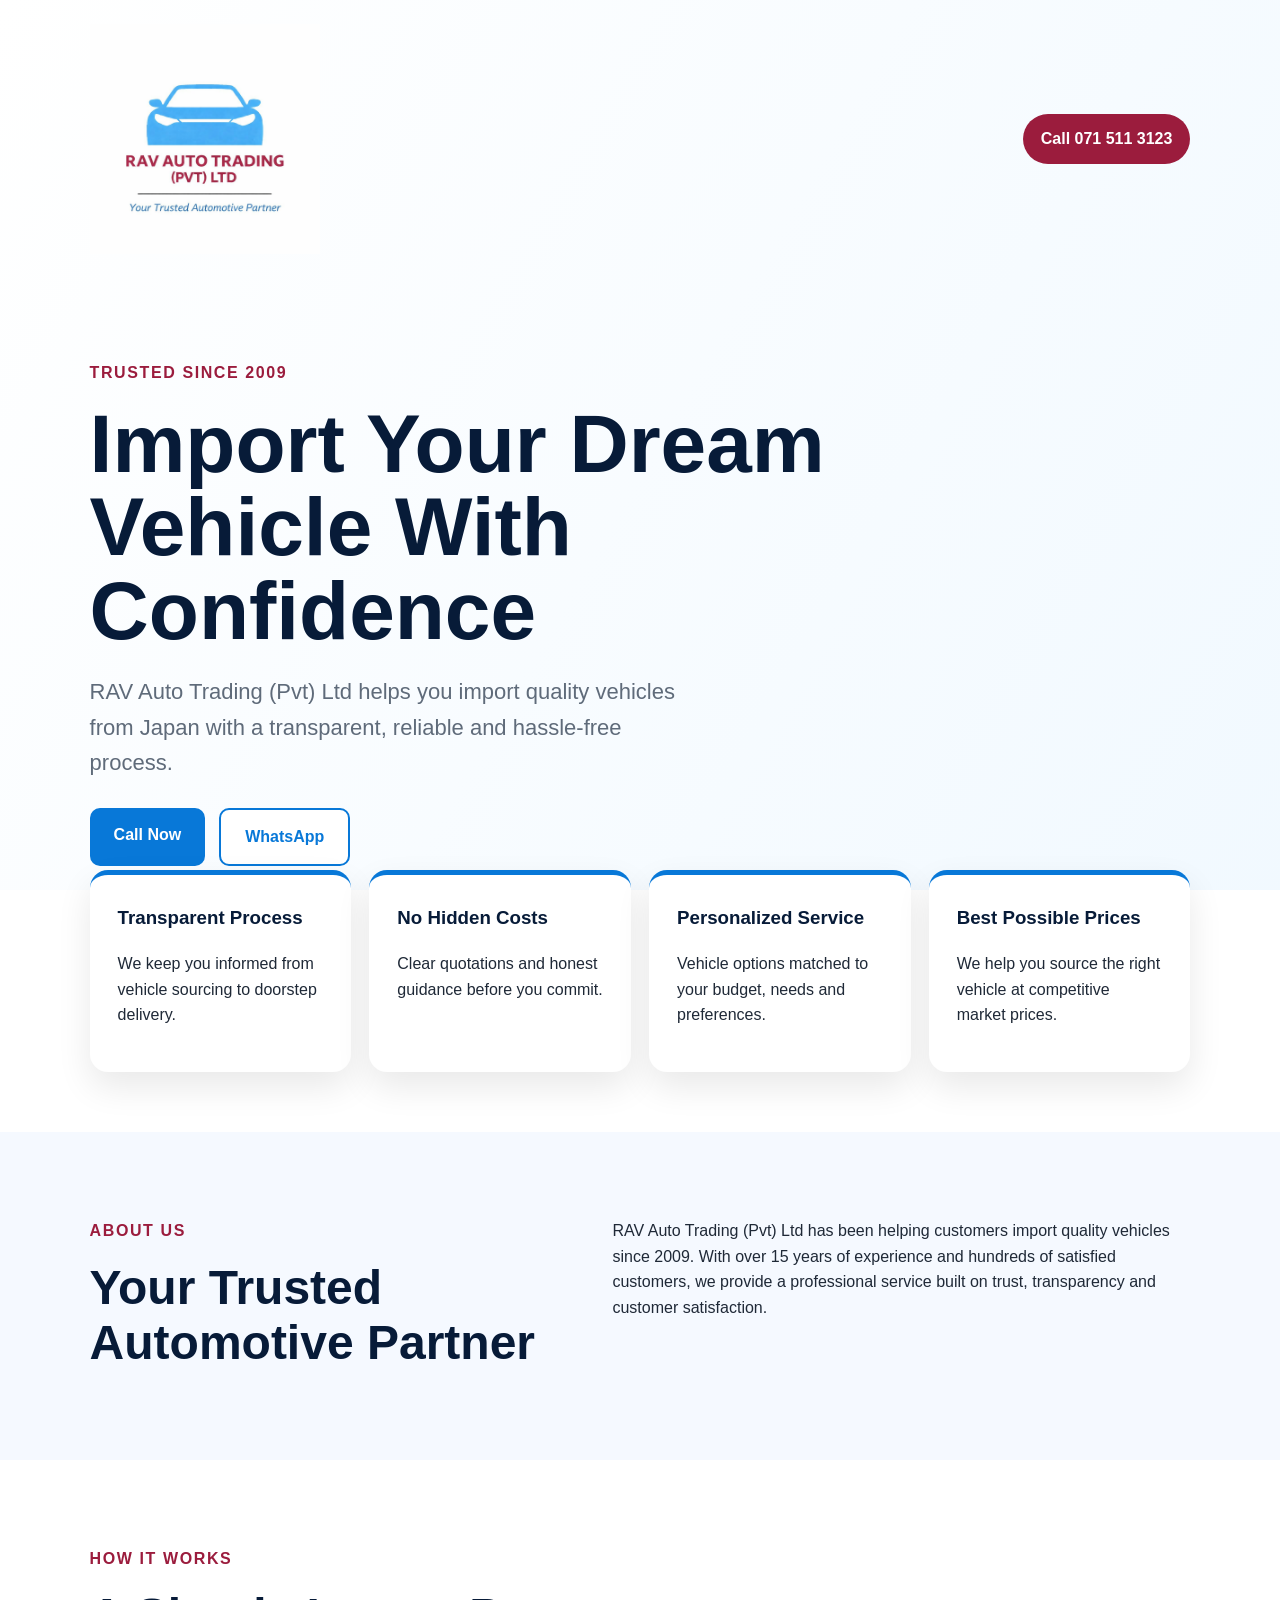
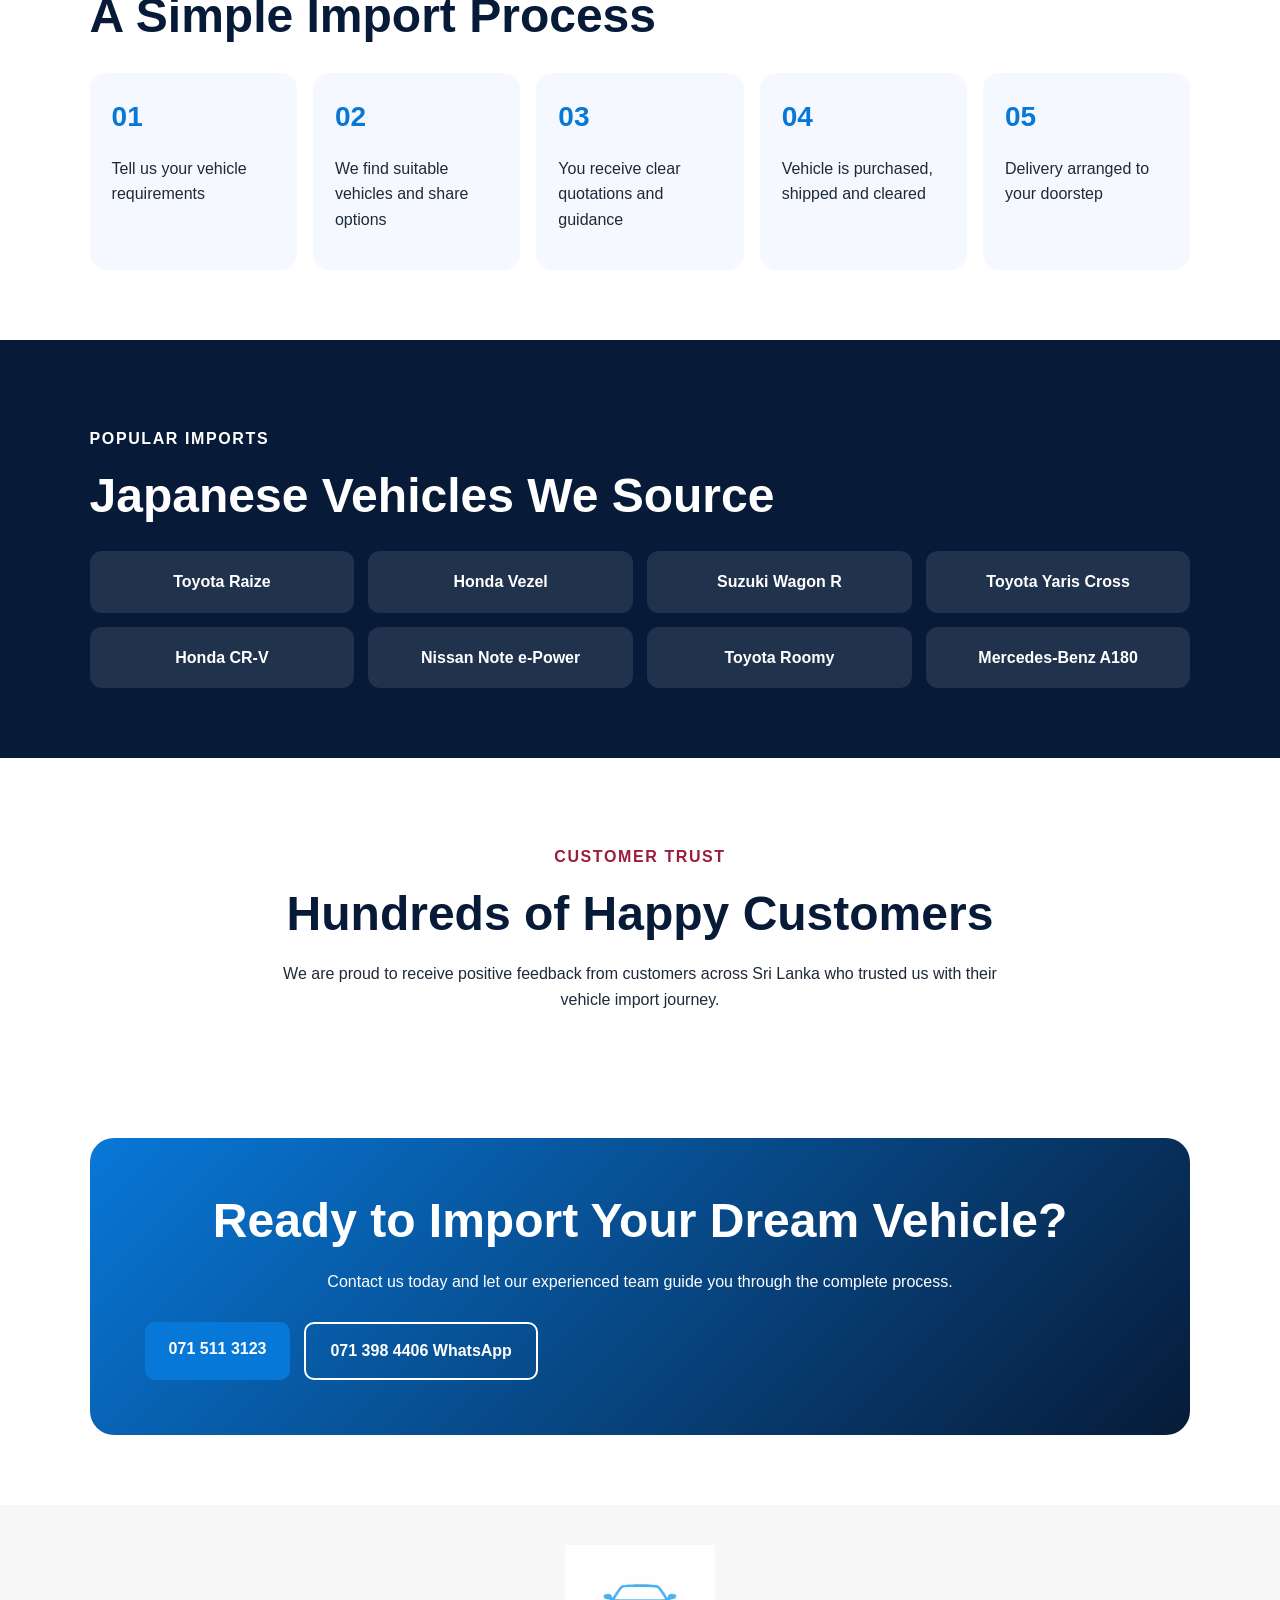
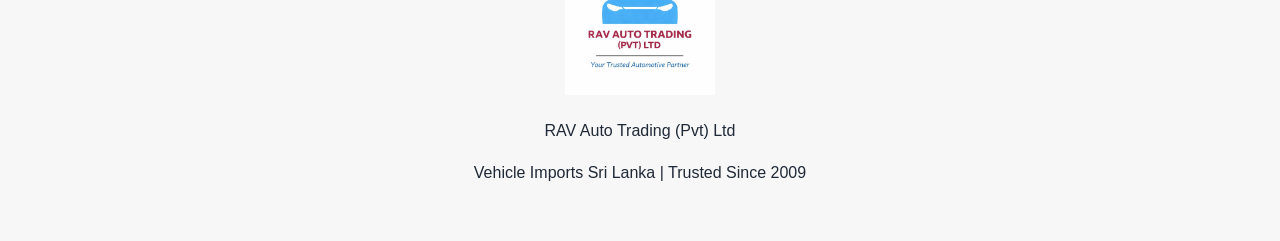
==== index.html @ 3f4c9577 "Add files via upload" ====
<!DOCTYPE html>
<html lang="en">
<head>
  <meta charset="UTF-8" />
  <meta name="viewport" content="width=device-width, initial-scale=1.0" />
  <title>RAV Auto Trading (Pvt) Ltd | Vehicle Imports Sri Lanka</title>
  <meta name="description" content="RAV Auto Trading (Pvt) Ltd - Trusted vehicle import specialist since 2009. Transparent process, no hidden costs, personalized service and best possible prices." />
  <link rel="stylesheet" href="styles.css" />
</head>
<body>
  <header class="hero">
    <nav class="nav">
      <img src="assets/logo.png" alt="RAV Auto Trading Logo" class="logo" />
      <a href="tel:+94715113123" class="nav-call">Call 071 511 3123</a>
    </nav>

    <div class="hero-content">
      <p class="eyebrow">Trusted Since 2009</p>
      <h1>Import Your Dream Vehicle With Confidence</h1>
      <p class="hero-text">RAV Auto Trading (Pvt) Ltd helps you import quality vehicles from Japan with a transparent, reliable and hassle-free process.</p>
      <div class="hero-buttons">
        <a href="tel:+94715113123" class="btn primary">Call Now</a>
        <a href="https://wa.me/94713984406" class="btn secondary">WhatsApp</a>
      </div>
    </div>
  </header>

  <main>
    <section class="features">
      <div class="feature-card">
        <h3>Transparent Process</h3>
        <p>We keep you informed from vehicle sourcing to doorstep delivery.</p>
      </div>
      <div class="feature-card">
        <h3>No Hidden Costs</h3>
        <p>Clear quotations and honest guidance before you commit.</p>
      </div>
      <div class="feature-card">
        <h3>Personalized Service</h3>
        <p>Vehicle options matched to your budget, needs and preferences.</p>
      </div>
      <div class="feature-card">
        <h3>Best Possible Prices</h3>
        <p>We help you source the right vehicle at competitive market prices.</p>
      </div>
    </section>

    <section class="about section">
      <div>
        <p class="section-label">About Us</p>
        <h2>Your Trusted Automotive Partner</h2>
      </div>
      <p>RAV Auto Trading (Pvt) Ltd has been helping customers import quality vehicles since 2009. With over 15 years of experience and hundreds of satisfied customers, we provide a professional service built on trust, transparency and customer satisfaction.</p>
    </section>

    <section class="process section">
      <p class="section-label">How It Works</p>
      <h2>A Simple Import Process</h2>
      <div class="steps">
        <div><span>01</span><p>Tell us your vehicle requirements</p></div>
        <div><span>02</span><p>We find suitable vehicles and share options</p></div>
        <div><span>03</span><p>You receive clear quotations and guidance</p></div>
        <div><span>04</span><p>Vehicle is purchased, shipped and cleared</p></div>
        <div><span>05</span><p>Delivery arranged to your doorstep</p></div>
      </div>
    </section>

    <section class="vehicles section">
      <p class="section-label">Popular Imports</p>
      <h2>Japanese Vehicles We Source</h2>
      <div class="vehicle-grid">
        <span>Toyota Raize</span>
        <span>Honda Vezel</span>
        <span>Suzuki Wagon R</span>
        <span>Toyota Yaris Cross</span>
        <span>Honda CR-V</span>
        <span>Nissan Note e-Power</span>
        <span>Toyota Roomy</span>
        <span>Mercedes-Benz A180</span>
      </div>
    </section>

    <section class="reviews section">
      <p class="section-label">Customer Trust</p>
      <h2>Hundreds of Happy Customers</h2>
      <p>We are proud to receive positive feedback from customers across Sri Lanka who trusted us with their vehicle import journey.</p>
    </section>

    <section class="cta">
      <h2>Ready to Import Your Dream Vehicle?</h2>
      <p>Contact us today and let our experienced team guide you through the complete process.</p>
      <div class="hero-buttons">
        <a href="tel:+94715113123" class="btn primary">071 511 3123</a>
        <a href="https://wa.me/94713984406" class="btn secondary">071 398 4406 WhatsApp</a>
      </div>
    </section>
  </main>

  <footer>
    <img src="assets/logo.png" alt="RAV Auto Trading Logo" />
    <p>RAV Auto Trading (Pvt) Ltd</p>
    <p>Vehicle Imports Sri Lanka | Trusted Since 2009</p>
  </footer>
</body>
</html>
---- styles.css ----
:root {
  --blue: #0878d8;
  --dark-blue: #071b38;
  --maroon: #9b1c3d;
  --light: #f5f9ff;
  --text: #1f2937;
  --muted: #5f6b7a;
}

* { box-sizing: border-box; }
body {
  margin: 0;
  font-family: Arial, Helvetica, sans-serif;
  color: var(--text);
  background: white;
  line-height: 1.6;
}

.hero {
  min-height: 90vh;
  padding: 24px 7%;
  background: linear-gradient(120deg, rgba(255,255,255,0.96), rgba(239,248,255,0.86)),
              url('https://images.unsplash.com/photo-1601584115197-04ecc0da31d7?auto=format&fit=crop&w=1800&q=80') center/cover;
}

.nav {
  display: flex;
  justify-content: space-between;
  align-items: center;
  gap: 20px;
}
.logo { width: 230px; max-width: 55vw; }
.nav-call {
  background: var(--maroon);
  color: white;
  padding: 12px 18px;
  border-radius: 999px;
  text-decoration: none;
  font-weight: 700;
}

.hero-content {
  max-width: 780px;
  padding-top: 90px;
}
.eyebrow, .section-label {
  color: var(--maroon);
  font-weight: 800;
  text-transform: uppercase;
  letter-spacing: 1.6px;
}
h1 {
  font-size: clamp(42px, 7vw, 82px);
  line-height: 1.02;
  margin: 10px 0 20px;
  color: var(--dark-blue);
}
.hero-text {
  font-size: 22px;
  max-width: 620px;
  color: var(--muted);
}
.hero-buttons { display: flex; flex-wrap: wrap; gap: 14px; margin-top: 28px; }
.btn {
  display: inline-block;
  padding: 14px 24px;
  border-radius: 10px;
  text-decoration: none;
  font-weight: 800;
}
.primary { background: var(--blue); color: white; }
.secondary { background: white; color: var(--blue); border: 2px solid var(--blue); }

.features {
  display: grid;
  grid-template-columns: repeat(4, 1fr);
  gap: 18px;
  padding: 60px 7%;
  margin-top: -80px;
  position: relative;
}
.feature-card {
  background: white;
  padding: 28px;
  border-radius: 18px;
  box-shadow: 0 15px 35px rgba(0,0,0,0.09);
  border-top: 5px solid var(--blue);
}
.feature-card h3 { color: var(--dark-blue); margin-top: 0; }

.section { padding: 70px 7%; }
.about {
  display: grid;
  grid-template-columns: 0.9fr 1.1fr;
  gap: 50px;
  background: var(--light);
}
h2 {
  font-size: clamp(30px, 4vw, 48px);
  line-height: 1.15;
  margin: 0 0 20px;
  color: var(--dark-blue);
}

.steps {
  display: grid;
  grid-template-columns: repeat(5, 1fr);
  gap: 16px;
  margin-top: 30px;
}
.steps div {
  background: var(--light);
  padding: 22px;
  border-radius: 16px;
}
.steps span {
  color: var(--blue);
  font-size: 28px;
  font-weight: 900;
}

.vehicles { background: var(--dark-blue); color: white; }
.vehicles h2, .vehicles .section-label { color: white; }
.vehicle-grid {
  display: grid;
  grid-template-columns: repeat(4, 1fr);
  gap: 14px;
  margin-top: 28px;
}
.vehicle-grid span {
  background: rgba(255,255,255,0.1);
  padding: 18px;
  border-radius: 12px;
  text-align: center;
  font-weight: 700;
}

.reviews { text-align: center; max-width: 900px; margin: auto; }
.cta {
  margin: 40px 7% 70px;
  padding: 55px;
  border-radius: 24px;
  background: linear-gradient(135deg, var(--blue), var(--dark-blue));
  color: white;
  text-align: center;
}
.cta h2 { color: white; }
.cta .secondary { background: transparent; color: white; border-color: white; }

footer {
  text-align: center;
  padding: 40px 7%;
  background: #f7f7f7;
}
footer img { width: 150px; }

@media (max-width: 900px) {
  .features, .steps, .vehicle-grid { grid-template-columns: 1fr 1fr; }
  .about { grid-template-columns: 1fr; }
  .hero-content { padding-top: 60px; }
}
@media (max-width: 600px) {
  .nav { align-items: flex-start; }
  .nav-call { font-size: 14px; padding: 10px 12px; }
  .features, .steps, .vehicle-grid { grid-template-columns: 1fr; }
  .features { margin-top: 0; }
  .cta { padding: 35px 22px; }
}
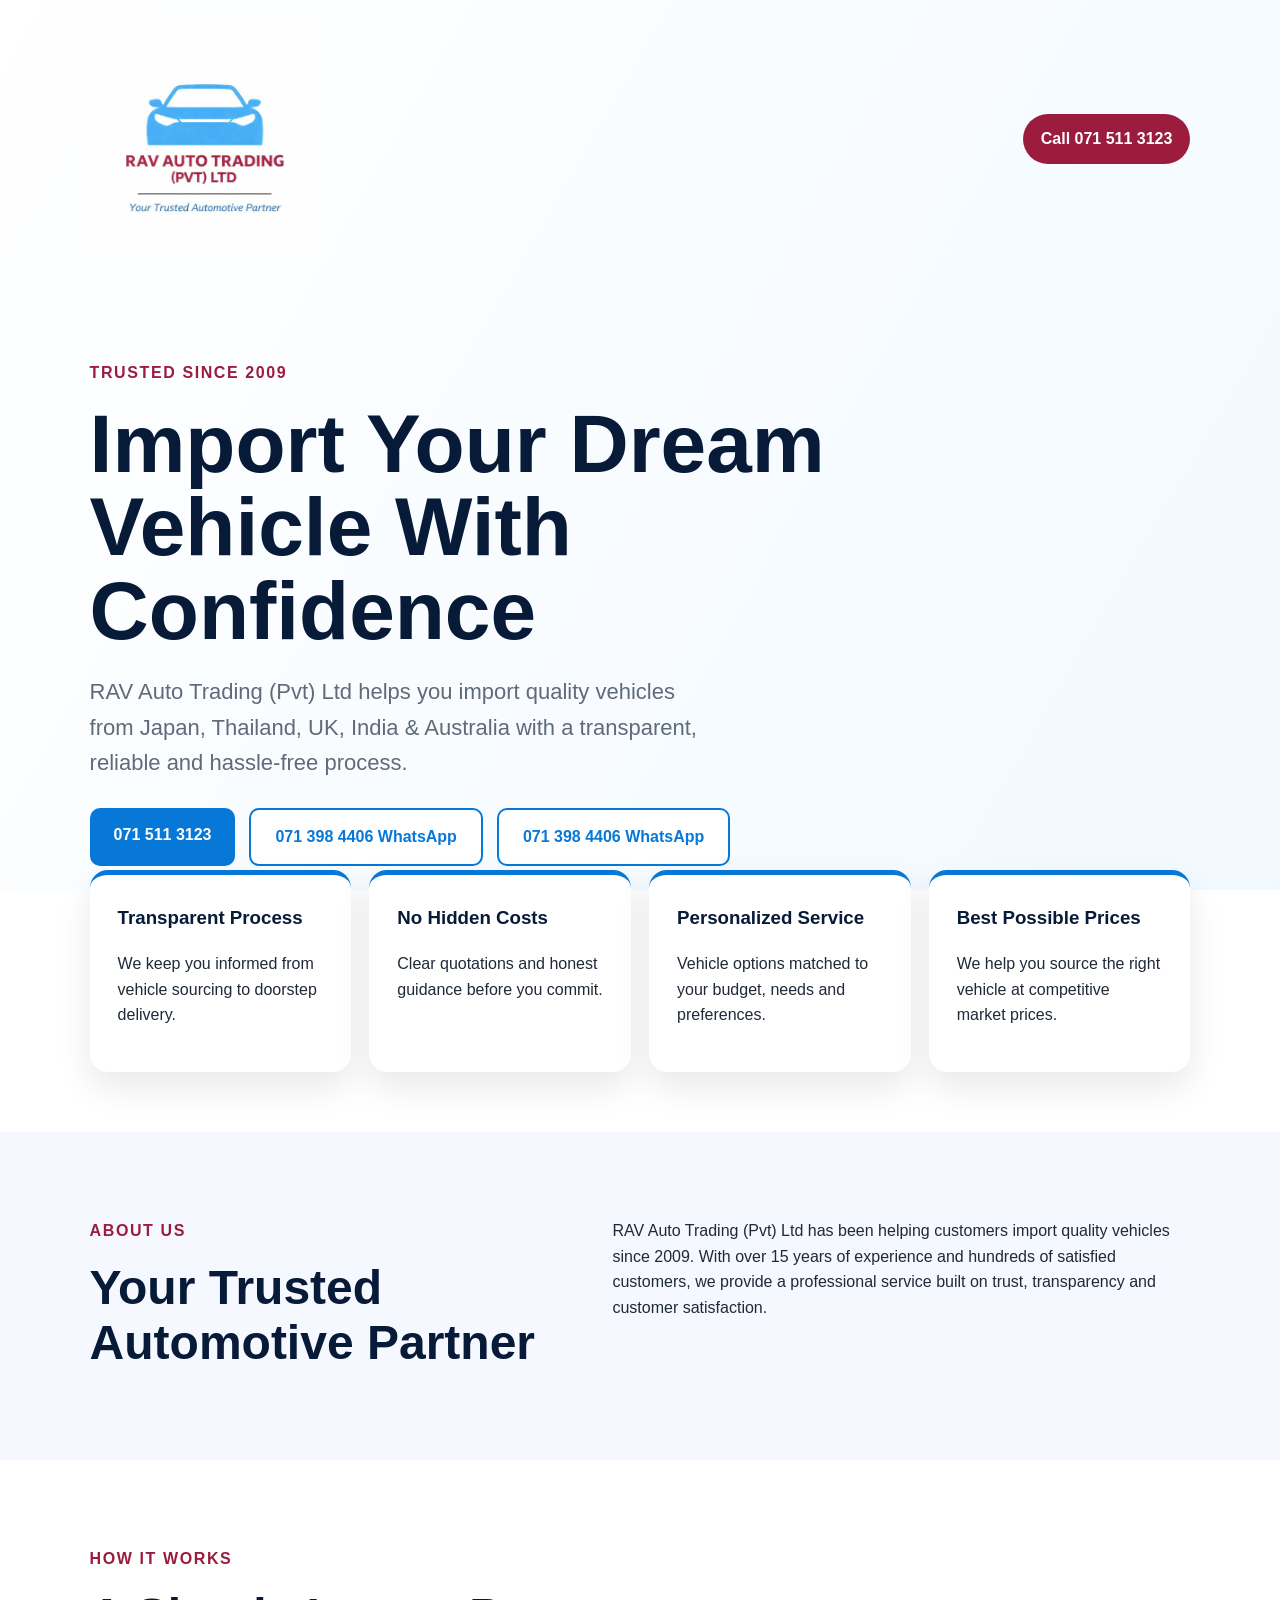
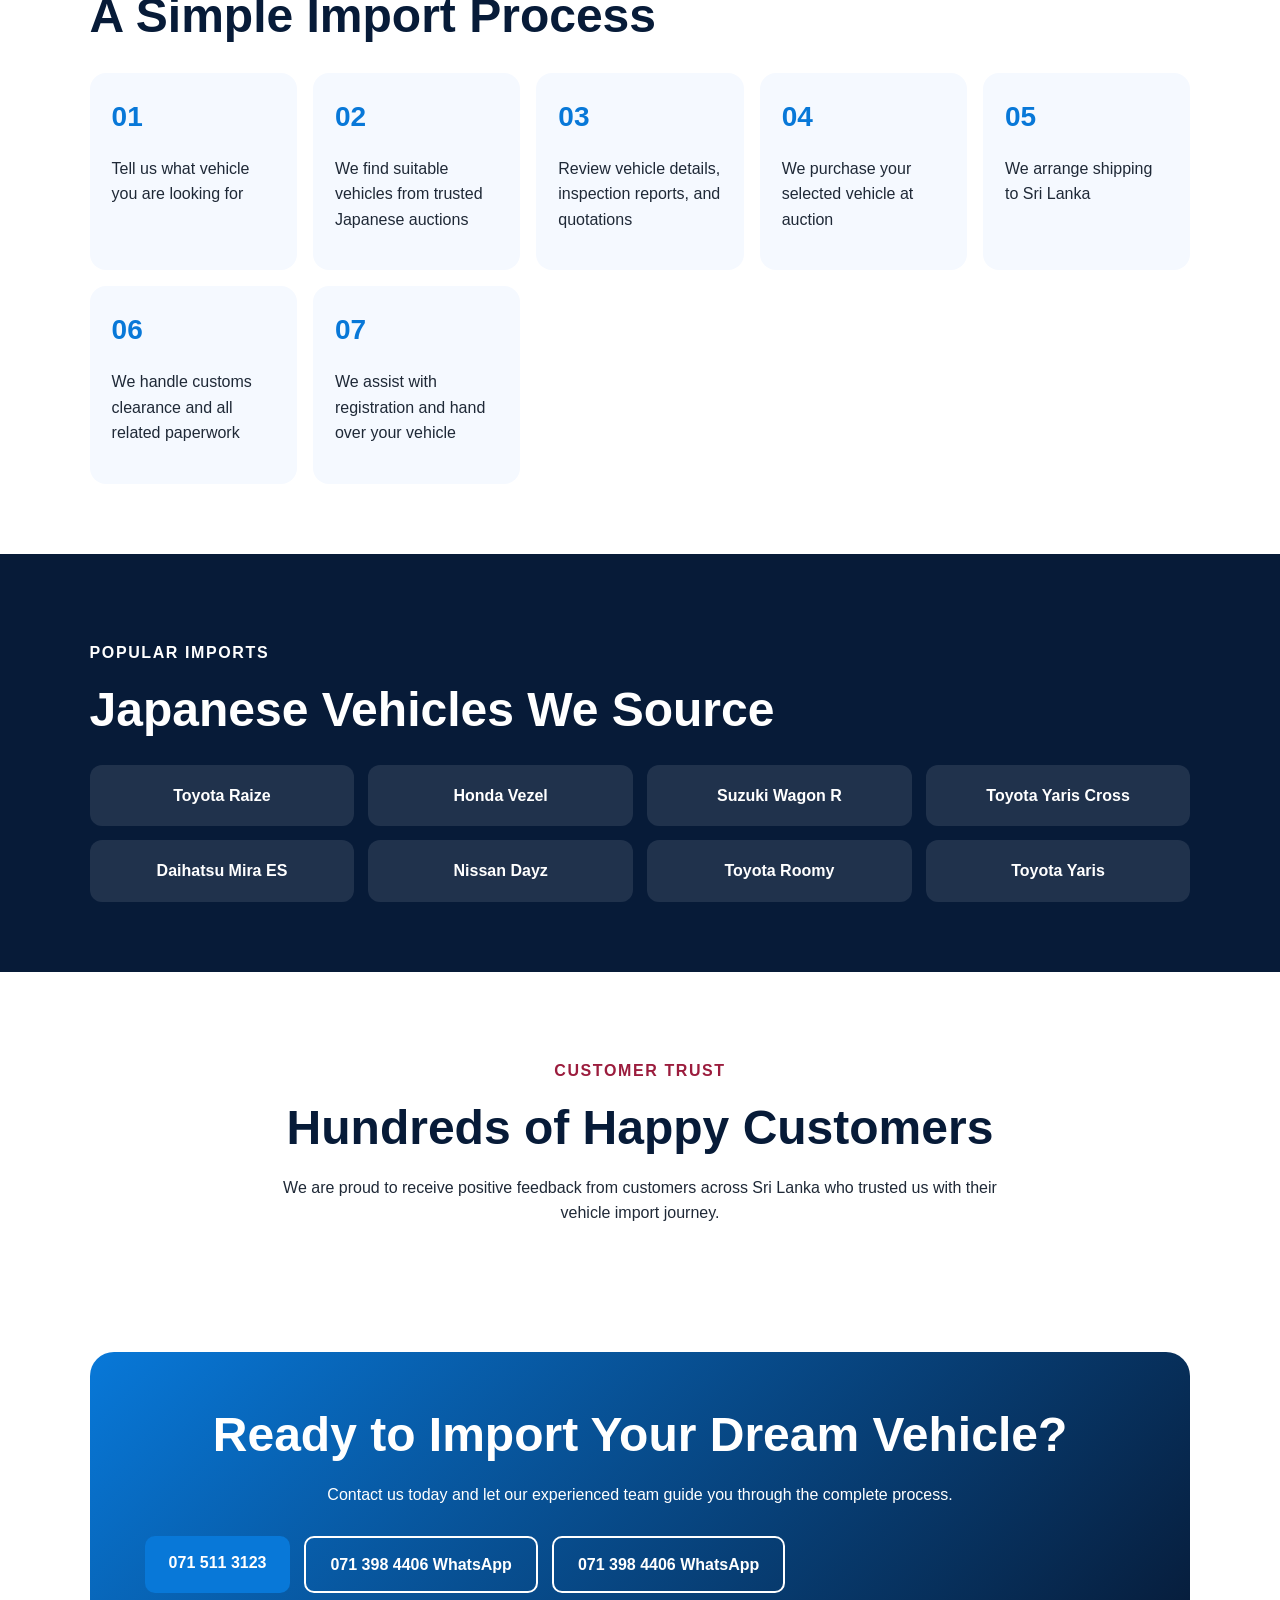
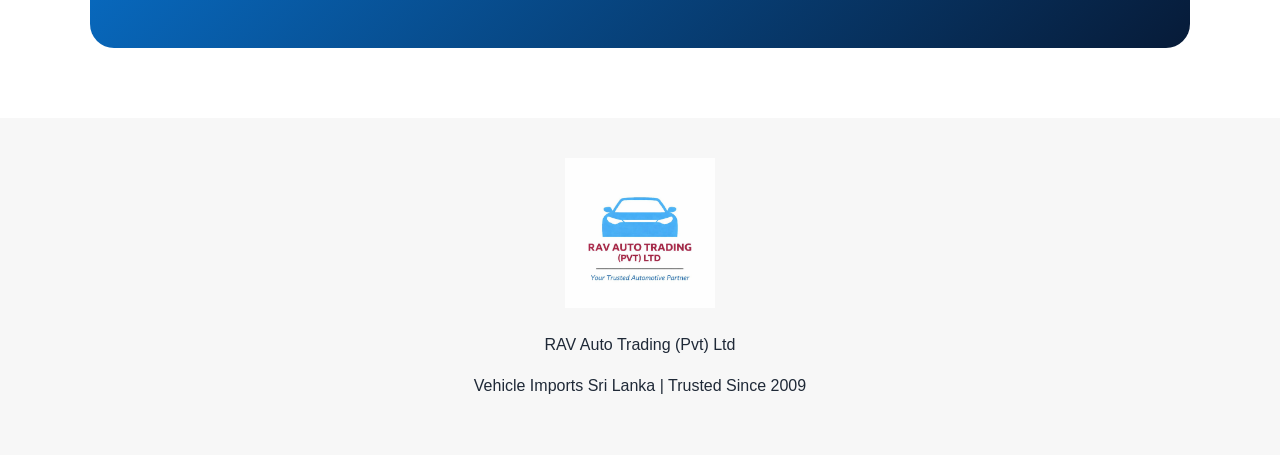
==== commit b445e51b: "Update index.html" ====
--- a/index.html
+++ b/index.html
@@ -17,10 +17,11 @@
     <div class="hero-content">
       <p class="eyebrow">Trusted Since 2009</p>
       <h1>Import Your Dream Vehicle With Confidence</h1>
-      <p class="hero-text">RAV Auto Trading (Pvt) Ltd helps you import quality vehicles from Japan with a transparent, reliable and hassle-free process.</p>
-      <div class="hero-buttons">
-        <a href="tel:+94715113123" class="btn primary">Call Now</a>
-        <a href="https://wa.me/94713984406" class="btn secondary">WhatsApp</a>
+      <p class="hero-text">RAV Auto Trading (Pvt) Ltd helps you import quality vehicles from Japan, Thailand, UK, India & Australia with a transparent, reliable and hassle-free process.</p>
+       <div class="hero-buttons">
+        <a href="tel:+94715113123" class="btn primary">071 511 3123</a>
+        <a href="https://wa.me/94715113123" class="btn secondary">071 398 4406 WhatsApp</a>
+        <a href="https://wa.me/94713984406" class="btn secondary">071 398 4406 WhatsApp</a>
       </div>
     </div>
   </header>
@@ -57,11 +58,13 @@
       <p class="section-label">How It Works</p>
       <h2>A Simple Import Process</h2>
       <div class="steps">
-        <div><span>01</span><p>Tell us your vehicle requirements</p></div>
-        <div><span>02</span><p>We find suitable vehicles and share options</p></div>
-        <div><span>03</span><p>You receive clear quotations and guidance</p></div>
-        <div><span>04</span><p>Vehicle is purchased, shipped and cleared</p></div>
-        <div><span>05</span><p>Delivery arranged to your doorstep</p></div>
+        <div><span>01</span><p>Tell us what vehicle you are looking for</p></div>
+        <div><span>02</span><p>We find suitable vehicles from trusted Japanese auctions</p></div>
+        <div><span>03</span><p>Review vehicle details, inspection reports, and quotations</p></div>
+        <div><span>04</span><p>We purchase your selected vehicle at auction</p></div>
+        <div><span>05</span><p>We arrange shipping to Sri Lanka</p></div>
+        <div><span>06</span><p>We handle customs clearance and all related paperwork</p></div>
+        <div><span>07</span><p>We assist with registration and hand over your vehicle</p></div>
       </div>
     </section>
 
@@ -73,10 +76,10 @@
         <span>Honda Vezel</span>
         <span>Suzuki Wagon R</span>
         <span>Toyota Yaris Cross</span>
-        <span>Honda CR-V</span>
-        <span>Nissan Note e-Power</span>
+        <span>Daihatsu Mira ES</span>
+        <span>Nissan Dayz</span>
         <span>Toyota Roomy</span>
-        <span>Mercedes-Benz A180</span>
+        <span>Toyota Yaris</span>
       </div>
     </section>
 
@@ -91,6 +94,7 @@
       <p>Contact us today and let our experienced team guide you through the complete process.</p>
       <div class="hero-buttons">
         <a href="tel:+94715113123" class="btn primary">071 511 3123</a>
+        <a href="https://wa.me/94715113123" class="btn secondary">071 398 4406 WhatsApp</a>
         <a href="https://wa.me/94713984406" class="btn secondary">071 398 4406 WhatsApp</a>
       </div>
     </section>
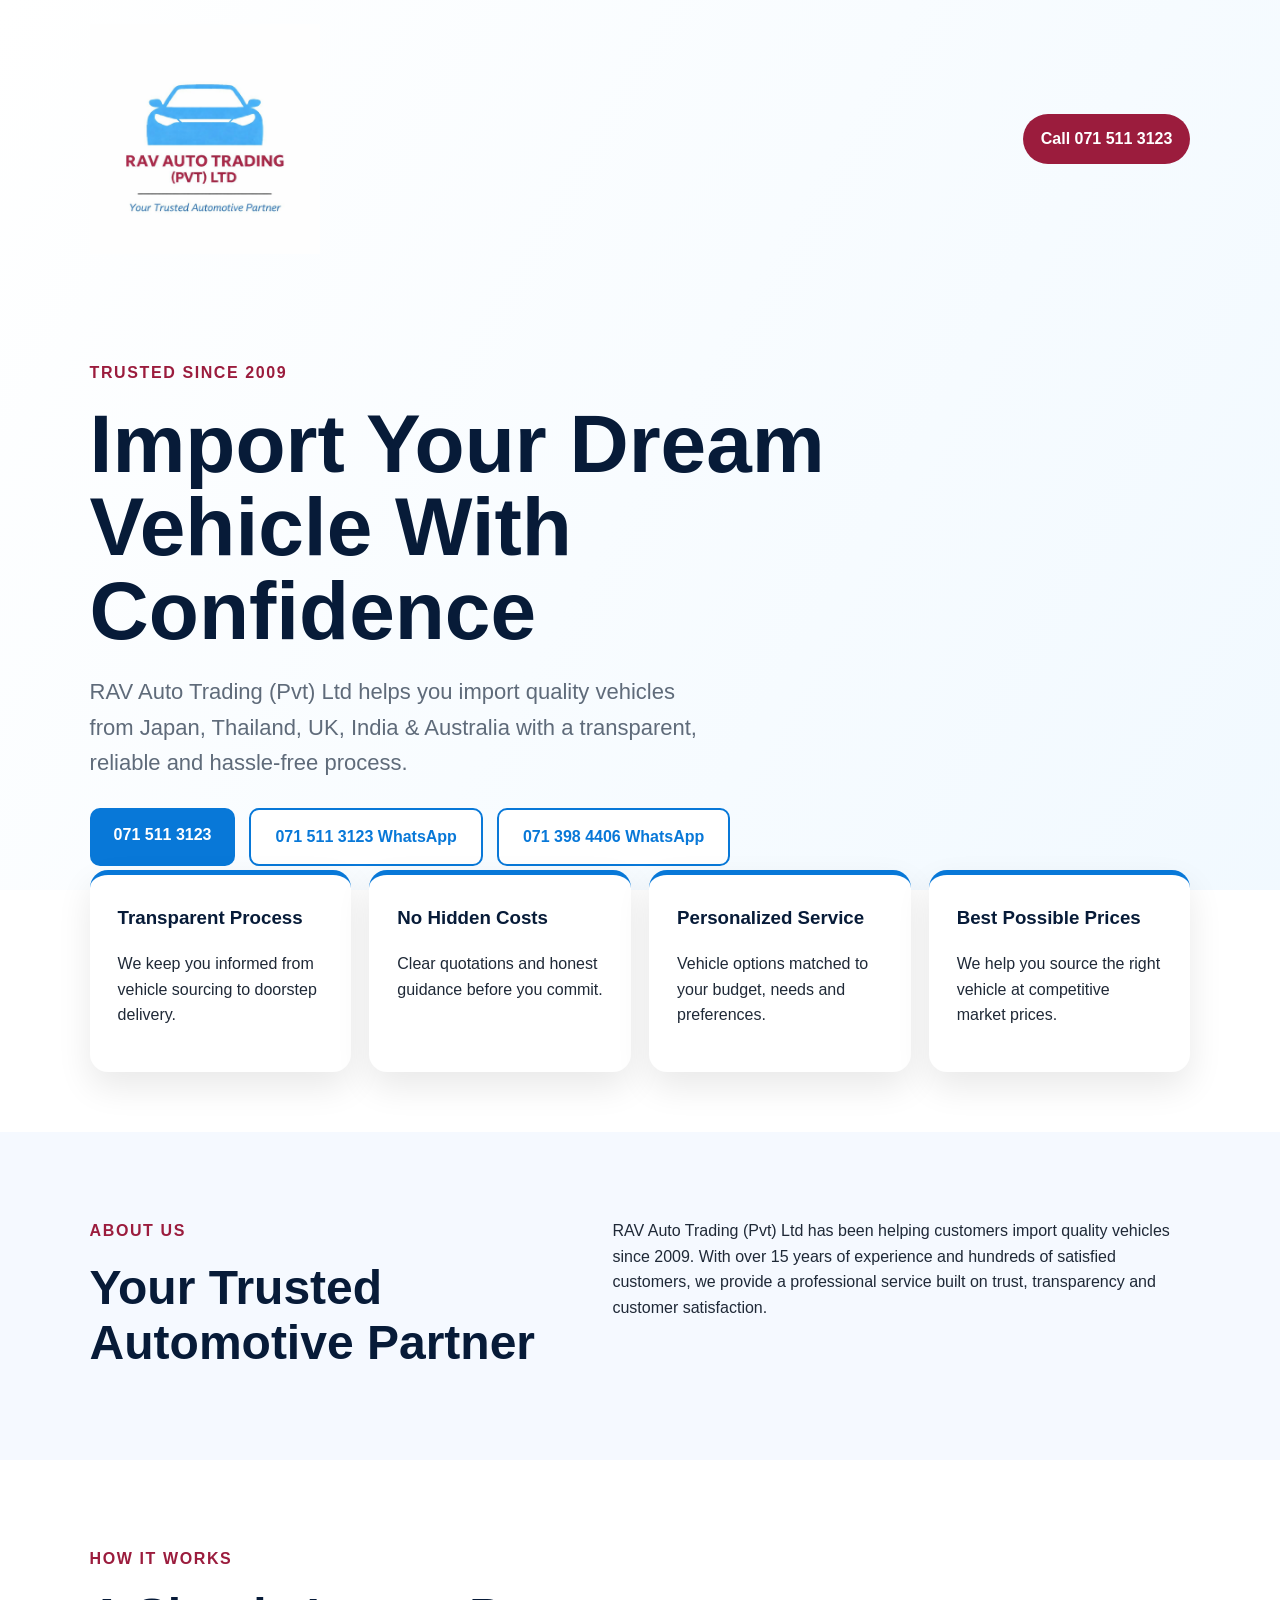
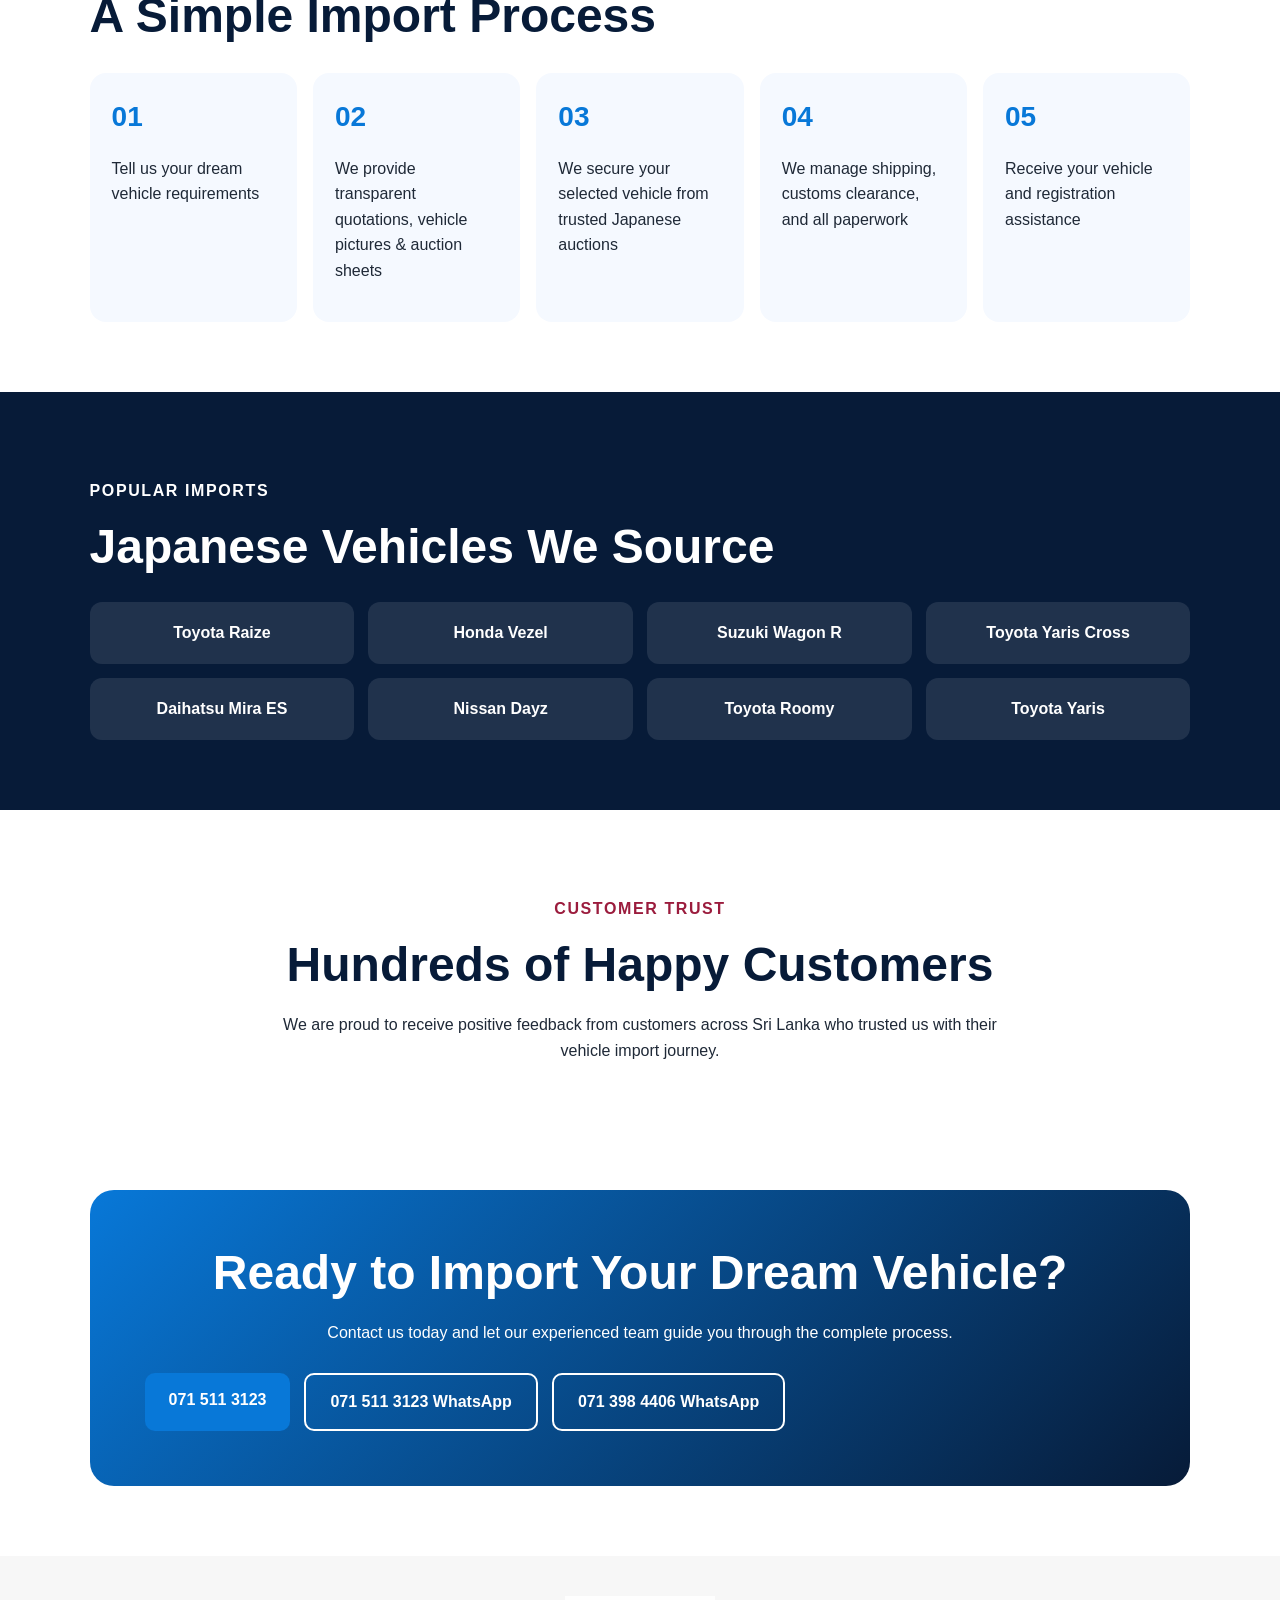
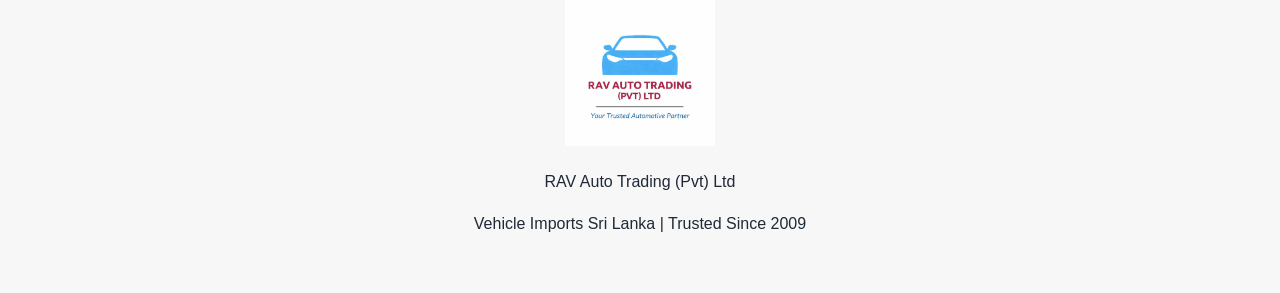
==== commit a8b87ac0: "Update index.html" ====
--- a/index.html
+++ b/index.html
@@ -20,7 +20,7 @@
       <p class="hero-text">RAV Auto Trading (Pvt) Ltd helps you import quality vehicles from Japan, Thailand, UK, India & Australia with a transparent, reliable and hassle-free process.</p>
        <div class="hero-buttons">
         <a href="tel:+94715113123" class="btn primary">071 511 3123</a>
-        <a href="https://wa.me/94715113123" class="btn secondary">071 398 4406 WhatsApp</a>
+        <a href="https://wa.me/94715113123" class="btn secondary">071 511 3123 WhatsApp</a>
         <a href="https://wa.me/94713984406" class="btn secondary">071 398 4406 WhatsApp</a>
       </div>
     </div>
@@ -58,13 +58,11 @@
       <p class="section-label">How It Works</p>
       <h2>A Simple Import Process</h2>
       <div class="steps">
-        <div><span>01</span><p>Tell us what vehicle you are looking for</p></div>
-        <div><span>02</span><p>We find suitable vehicles from trusted Japanese auctions</p></div>
-        <div><span>03</span><p>Review vehicle details, inspection reports, and quotations</p></div>
-        <div><span>04</span><p>We purchase your selected vehicle at auction</p></div>
-        <div><span>05</span><p>We arrange shipping to Sri Lanka</p></div>
-        <div><span>06</span><p>We handle customs clearance and all related paperwork</p></div>
-        <div><span>07</span><p>We assist with registration and hand over your vehicle</p></div>
+        <div><span>01</span><p>Tell us your dream vehicle requirements</p></div>
+        <div><span>02</span><p>We provide transparent quotations, vehicle pictures & auction sheets</p></div>
+        <div><span>03</span><p>We secure your selected vehicle from trusted Japanese auctions</p></div>
+        <div><span>04</span><p>We manage shipping, customs clearance, and all paperwork</p></div>
+        <div><span>05</span><p>Receive your vehicle and registration assistance</p></div>
       </div>
     </section>
 
@@ -94,7 +92,7 @@
       <p>Contact us today and let our experienced team guide you through the complete process.</p>
       <div class="hero-buttons">
         <a href="tel:+94715113123" class="btn primary">071 511 3123</a>
-        <a href="https://wa.me/94715113123" class="btn secondary">071 398 4406 WhatsApp</a>
+        <a href="https://wa.me/94715113123" class="btn secondary">071 511 3123 WhatsApp</a>
         <a href="https://wa.me/94713984406" class="btn secondary">071 398 4406 WhatsApp</a>
       </div>
     </section>
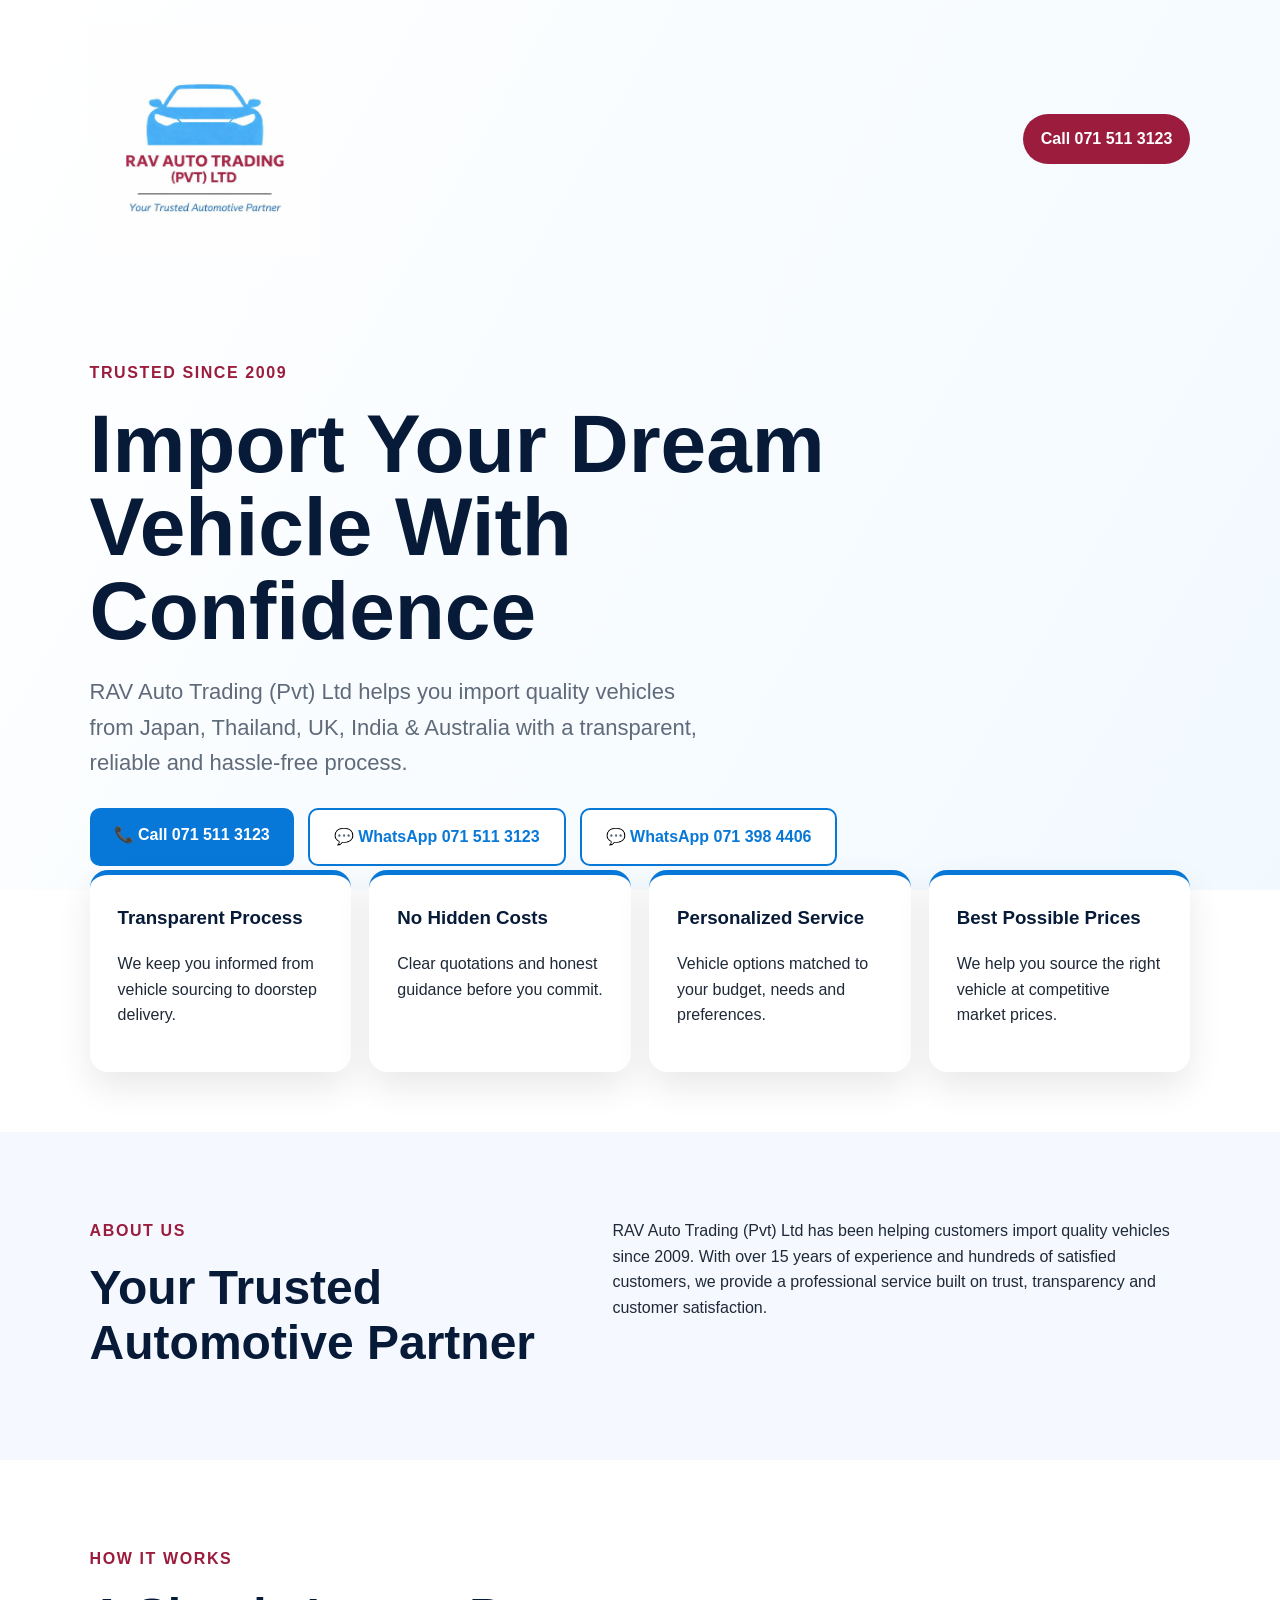
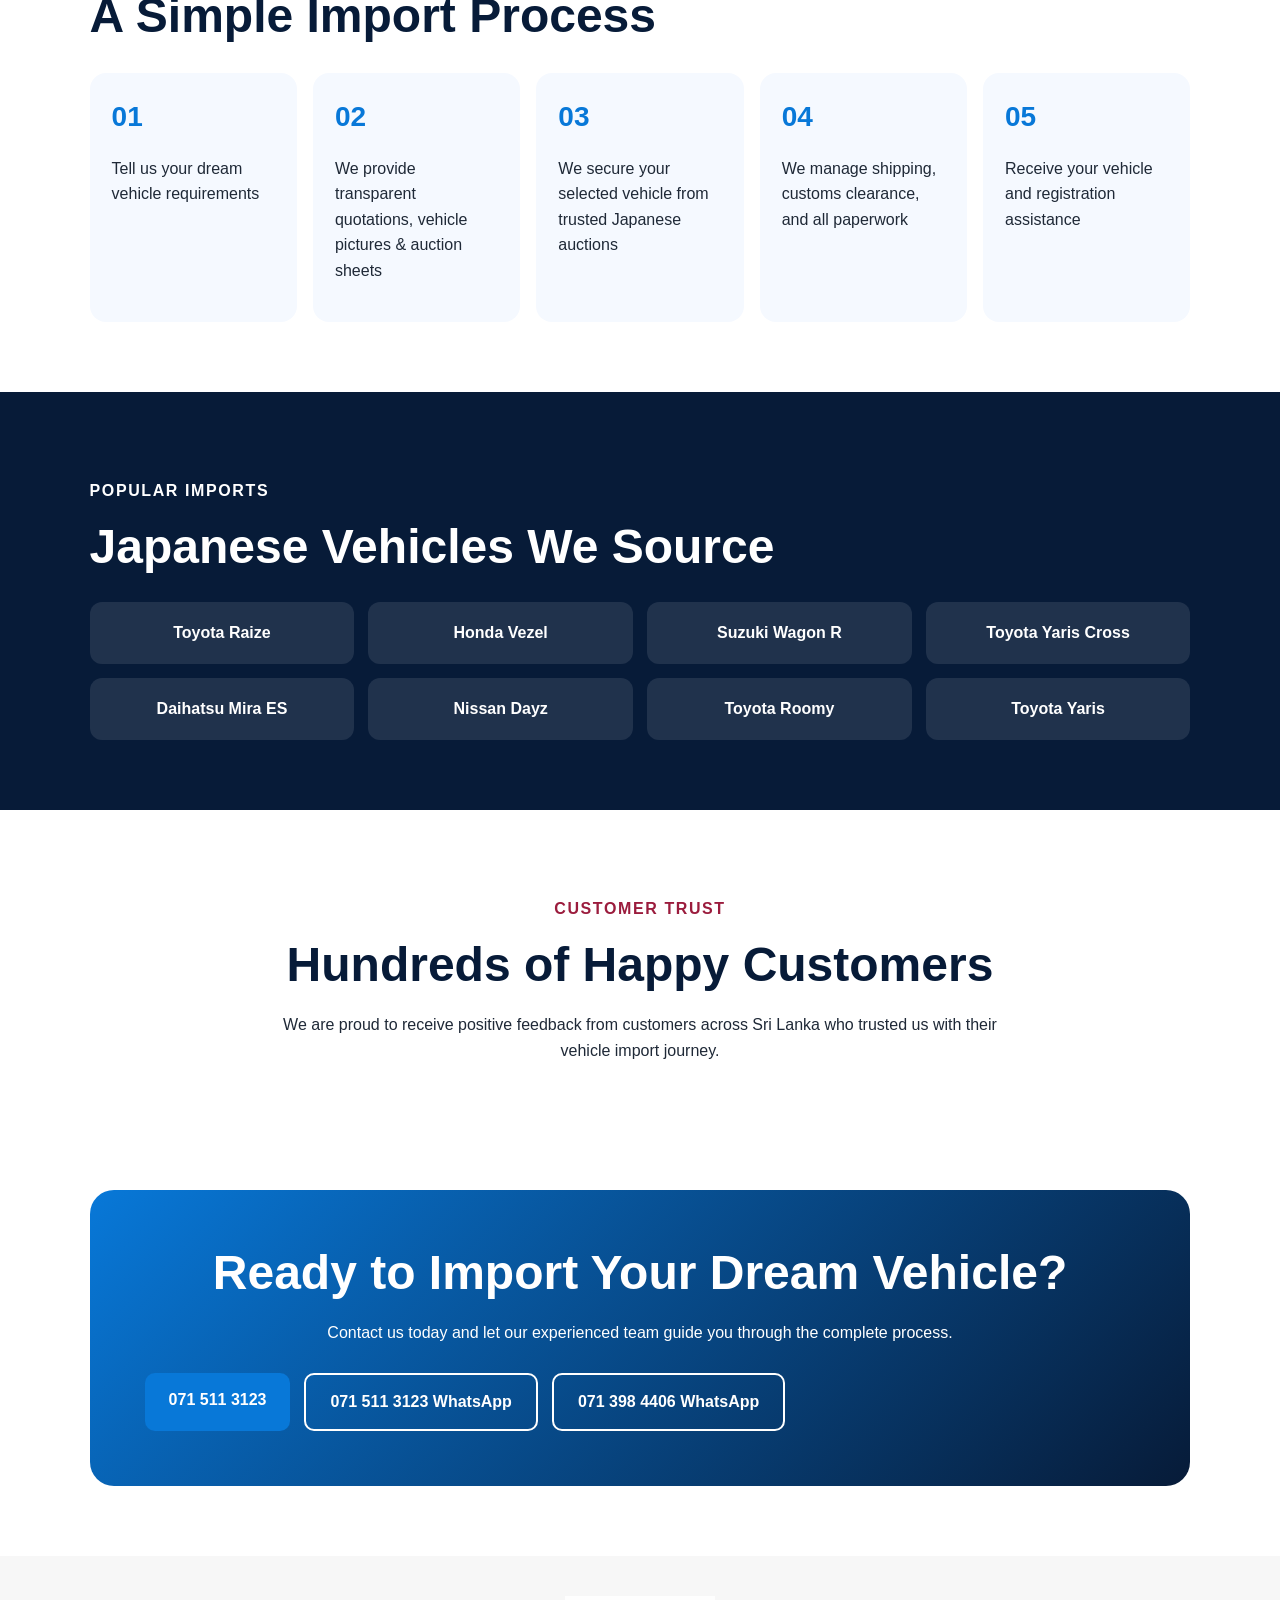
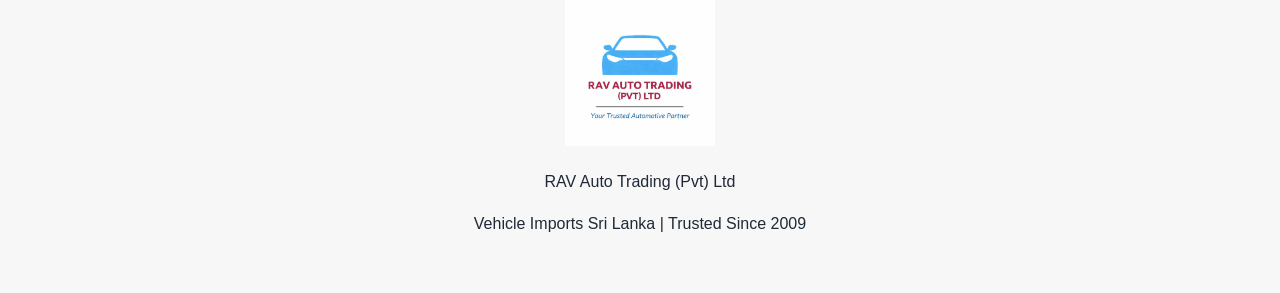
==== commit bad814b1: "Update index.html" ====
--- a/index.html
+++ b/index.html
@@ -19,10 +19,18 @@
       <h1>Import Your Dream Vehicle With Confidence</h1>
       <p class="hero-text">RAV Auto Trading (Pvt) Ltd helps you import quality vehicles from Japan, Thailand, UK, India & Australia with a transparent, reliable and hassle-free process.</p>
        <div class="hero-buttons">
-        <a href="tel:+94715113123" class="btn primary">071 511 3123</a>
-        <a href="https://wa.me/94715113123" class="btn secondary">071 511 3123 WhatsApp</a>
-        <a href="https://wa.me/94713984406" class="btn secondary">071 398 4406 WhatsApp</a>
-      </div>
+          <a href="tel:+94715113123" class="btn primary">
+              📞 Call 071 511 3123
+          </a>
+      
+          <a href="https://wa.me/94715113123" target="_blank" class="btn secondary">
+              💬 WhatsApp 071 511 3123
+          </a>
+      
+          <a href="https://wa.me/94713984406" target="_blank" class="btn secondary">
+              💬 WhatsApp 071 398 4406
+          </a>
+        </div>
     </div>
   </header>
 
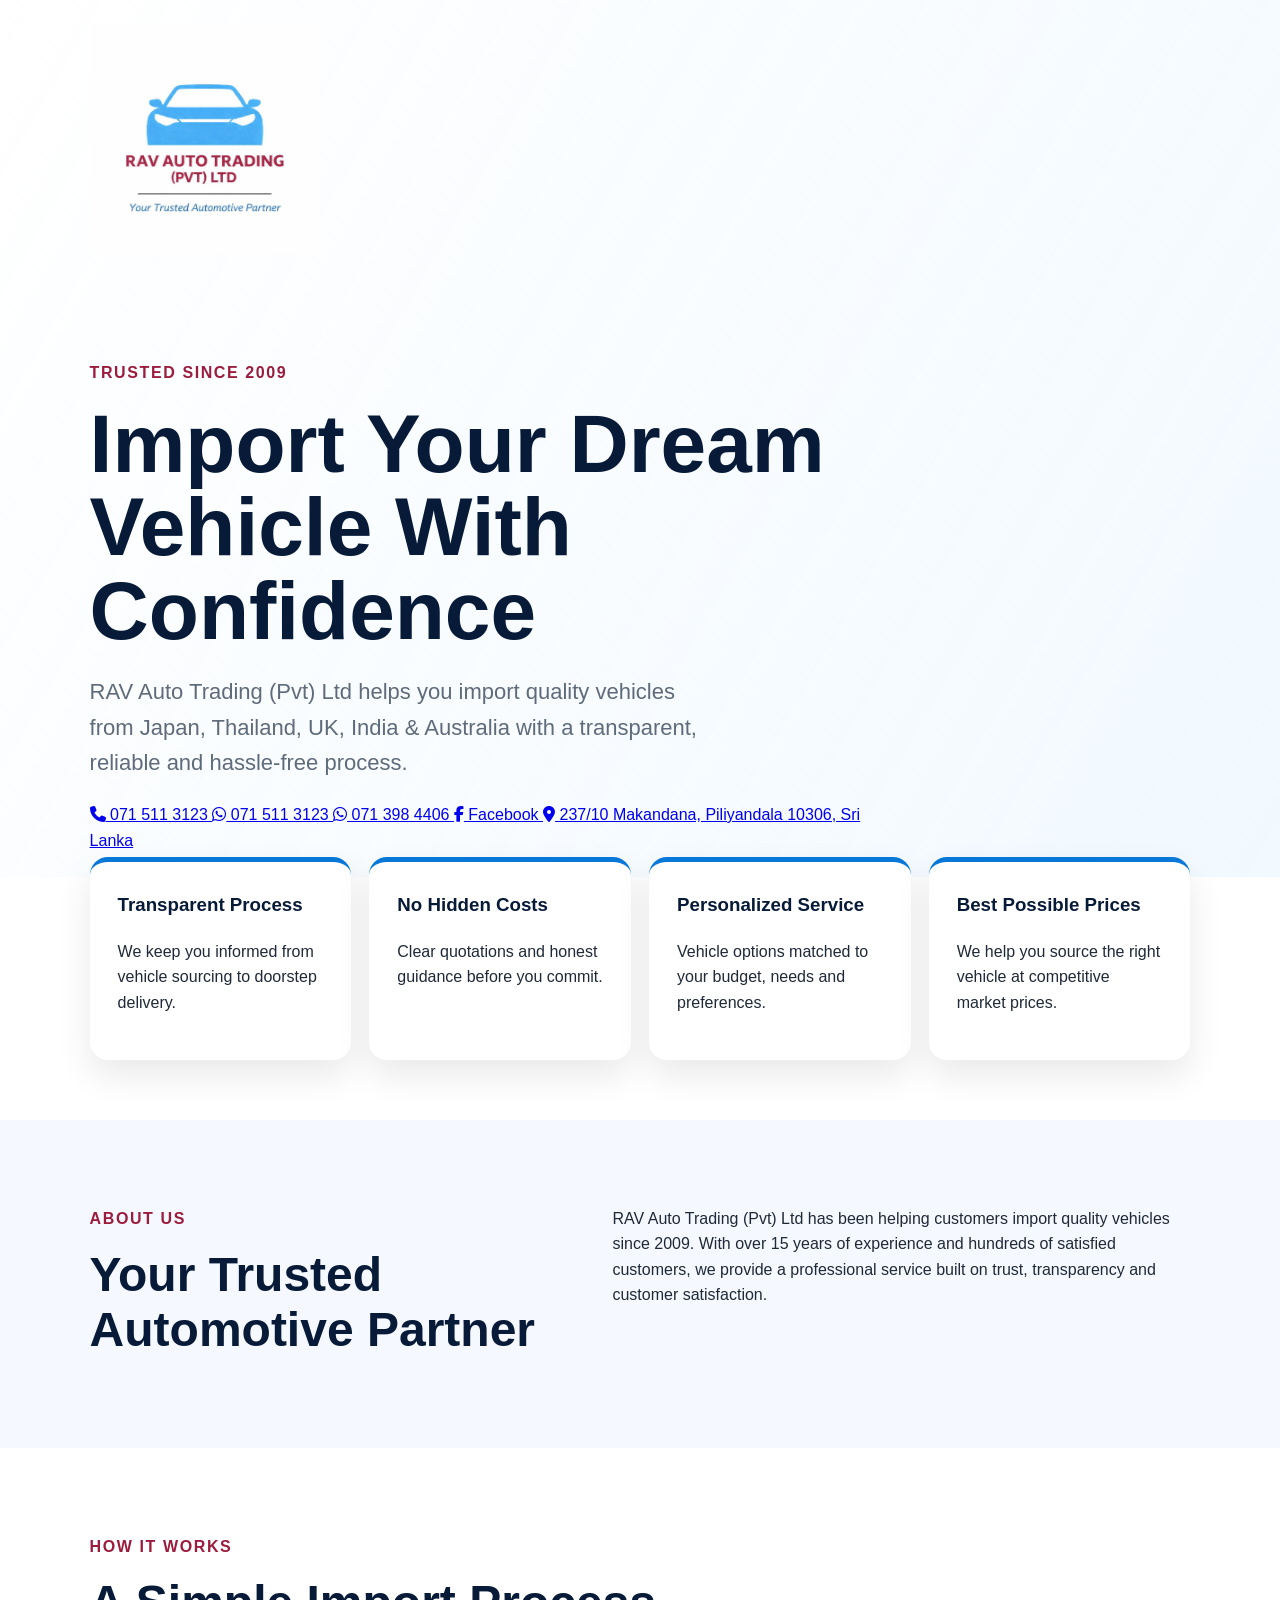
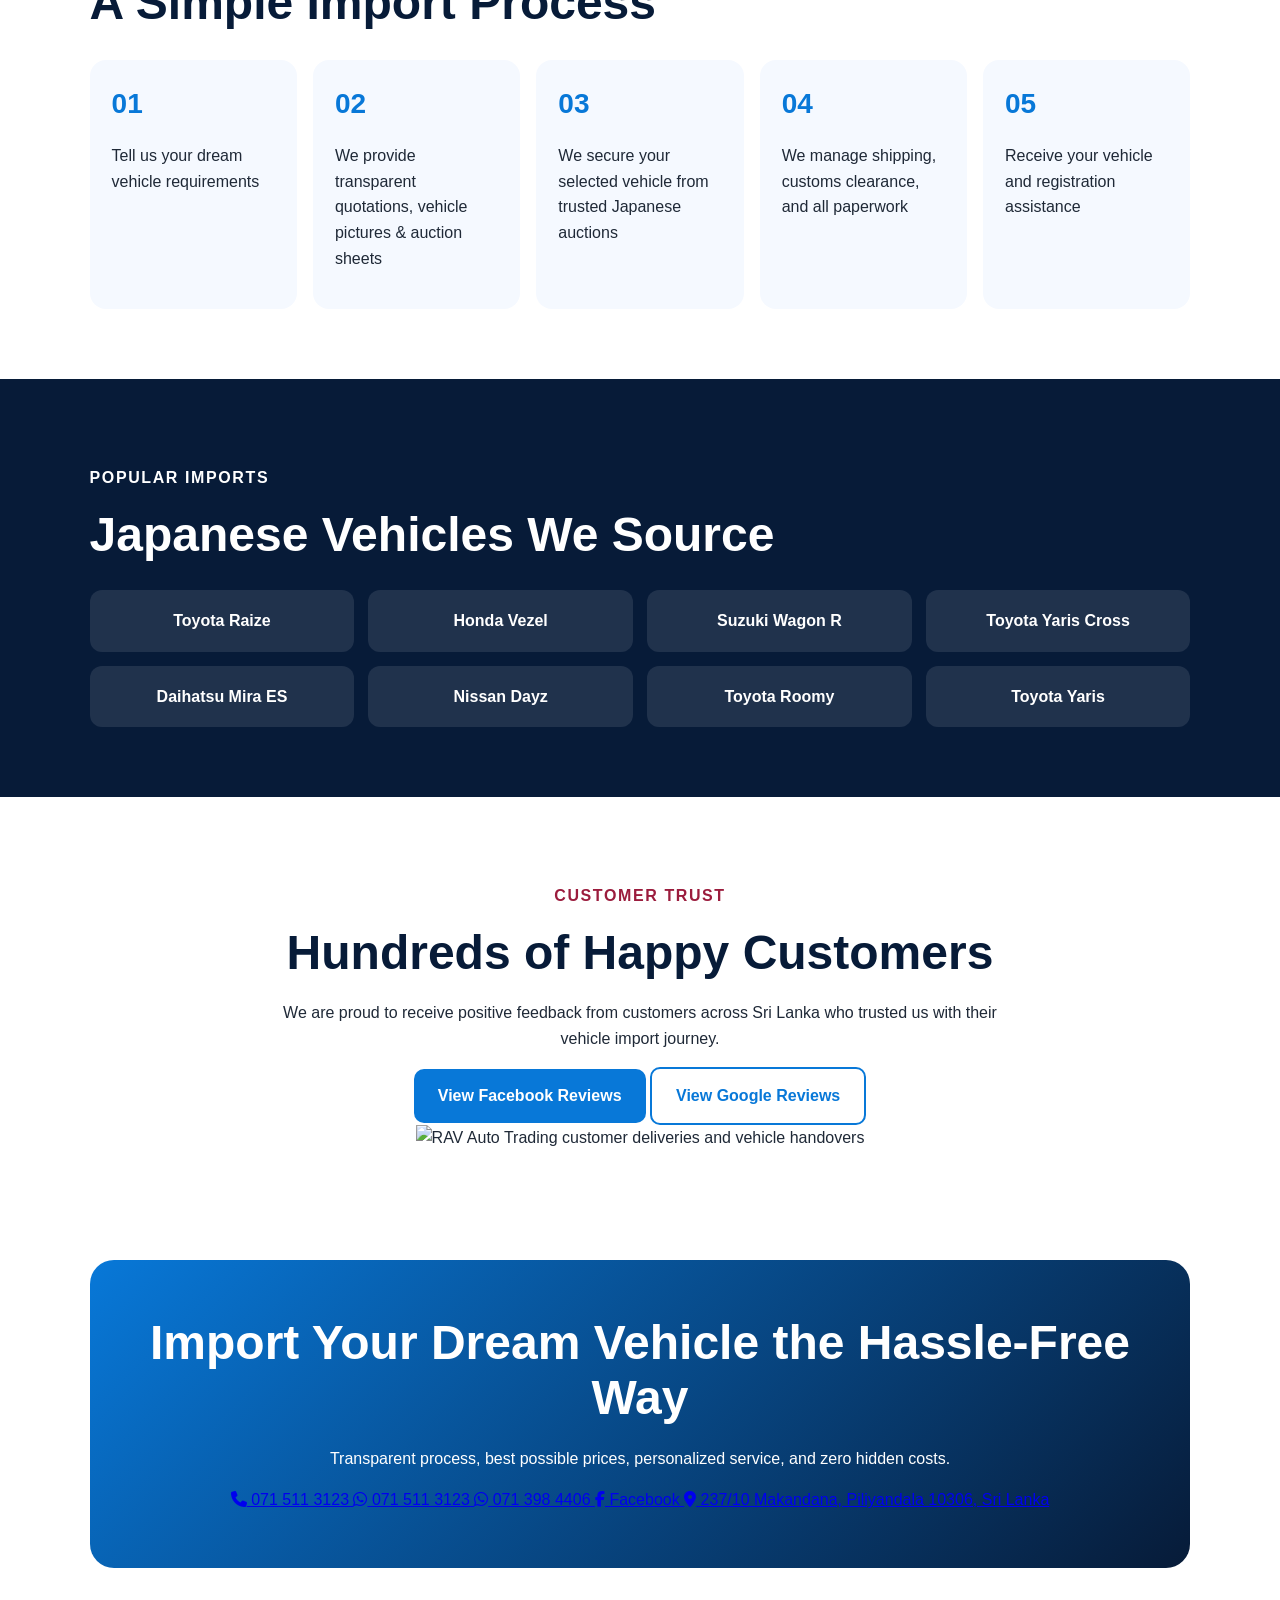
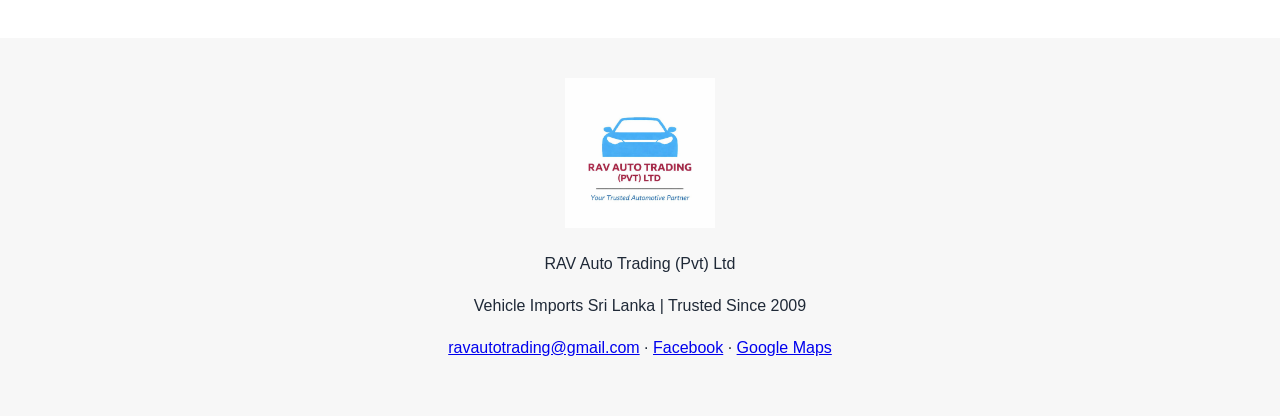
==== commit 6a56e868: "Update index.html" ====
--- a/index.html
+++ b/index.html
@@ -6,31 +6,44 @@
   <title>RAV Auto Trading (Pvt) Ltd | Vehicle Imports Sri Lanka</title>
   <meta name="description" content="RAV Auto Trading (Pvt) Ltd - Trusted vehicle import specialist since 2009. Transparent process, no hidden costs, personalized service and best possible prices." />
   <link rel="stylesheet" href="styles.css" />
+  <link rel="stylesheet" href="https://cdnjs.cloudflare.com/ajax/libs/font-awesome/6.5.2/css/all.min.css">
 </head>
 <body>
   <header class="hero">
     <nav class="nav">
       <img src="assets/logo.png" alt="RAV Auto Trading Logo" class="logo" />
-      <a href="tel:+94715113123" class="nav-call">Call 071 511 3123</a>
     </nav>
 
     <div class="hero-content">
       <p class="eyebrow">Trusted Since 2009</p>
       <h1>Import Your Dream Vehicle With Confidence</h1>
       <p class="hero-text">RAV Auto Trading (Pvt) Ltd helps you import quality vehicles from Japan, Thailand, UK, India & Australia with a transparent, reliable and hassle-free process.</p>
-       <div class="hero-buttons">
-          <a href="tel:+94715113123" class="btn primary">
-              📞 Call 071 511 3123
-          </a>
-      
-          <a href="https://wa.me/94715113123" target="_blank" class="btn secondary">
-              💬 WhatsApp 071 511 3123
-          </a>
-      
-          <a href="https://wa.me/94713984406" target="_blank" class="btn secondary">
-              💬 WhatsApp 071 398 4406
-          </a>
-        </div>
+      <div class="nav-links">
+        <a href="tel:+94715113123">
+            <i class="fa-solid fa-phone"></i>
+            071 511 3123
+        </a>
+
+        <a href="https://wa.me/94715113123" target="_blank">
+            <i class="fa-brands fa-whatsapp"></i>
+            071 511 3123
+        </a>
+
+        <a href="https://wa.me/94713984406" target="_blank">
+            <i class="fa-brands fa-whatsapp"></i>
+            071 398 4406
+        </a>
+
+        <a href="https://www.facebook.com/RavAutoTrading/" target="_blank">
+            <i class="fa-brands fa-facebook-f"></i>
+            Facebook
+        </a>
+
+        <a href="https://maps.app.goo.gl/b45jsz2ghTyx8U4x5" target="_blank">
+            <i class="fa-solid fa-location-dot"></i>
+            237/10 Makandana, Piliyandala 10306, Sri Lanka
+        </a>
+      </div>
     </div>
   </header>
 
@@ -89,19 +102,45 @@
       </div>
     </section>
 
-    <section class="reviews section">
+    <section class="reviews section" id="reviews">
       <p class="section-label">Customer Trust</p>
       <h2>Hundreds of Happy Customers</h2>
       <p>We are proud to receive positive feedback from customers across Sri Lanka who trusted us with their vehicle import journey.</p>
+      <div class="review-buttons">
+        <a href="https://www.facebook.com/RavAutoTrading/reviews/" target="_blank" rel="noopener" class="btn primary">View Facebook Reviews</a>
+        <a href="https://www.google.com/maps/place/RAV+Auto+Trading+(PVT)+LTD+%5BRAV+Automotive+Dealers%5D/@6.7704766,79.939104,17z/data=!4m8!3m7!1s0x3ae24fe2a48fef7f:0x72c9efde5566a1d0!8m2!3d6.7704766!4d79.9416843!9m1!1b1!16s%2Fg%2F11ychwbxk5?entry=ttu&g_ep=EgoyMDI2MDYxMC4wIKXMDSoASAFQAw%3D%3D" target="_blank" rel="noopener" class="btn secondary">View Google Reviews</a>
+      </div>
+      <img src="assets/customer-collage.png" alt="RAV Auto Trading customer deliveries and vehicle handovers" class="customer-collage" />
     </section>
 
     <section class="cta">
-      <h2>Ready to Import Your Dream Vehicle?</h2>
-      <p>Contact us today and let our experienced team guide you through the complete process.</p>
-      <div class="hero-buttons">
-        <a href="tel:+94715113123" class="btn primary">071 511 3123</a>
-        <a href="https://wa.me/94715113123" class="btn secondary">071 511 3123 WhatsApp</a>
-        <a href="https://wa.me/94713984406" class="btn secondary">071 398 4406 WhatsApp</a>
+      <h2>Import Your Dream Vehicle the Hassle-Free Way</h2>
+      <p>Transparent process, best possible prices, personalized service, and zero hidden costs.</p>
+      <div class="nav-links-2">
+        <a href="tel:+94715113123">
+            <i class="fa-solid fa-phone"></i>
+            071 511 3123
+        </a>
+
+        <a href="https://wa.me/94715113123" target="_blank">
+            <i class="fa-brands fa-whatsapp"></i>
+            071 511 3123
+        </a>
+
+        <a href="https://wa.me/94713984406" target="_blank">
+            <i class="fa-brands fa-whatsapp"></i>
+            071 398 4406
+        </a>
+
+        <a href="https://www.facebook.com/RavAutoTrading/" target="_blank">
+            <i class="fa-brands fa-facebook-f"></i>
+            Facebook
+        </a>
+
+        <a href="https://maps.app.goo.gl/b45jsz2ghTyx8U4x5" target="_blank">
+            <i class="fa-solid fa-location-dot"></i>
+            237/10 Makandana, Piliyandala 10306, Sri Lanka
+        </a>
       </div>
     </section>
   </main>
@@ -110,6 +149,11 @@
     <img src="assets/logo.png" alt="RAV Auto Trading Logo" />
     <p>RAV Auto Trading (Pvt) Ltd</p>
     <p>Vehicle Imports Sri Lanka | Trusted Since 2009</p>
+    <p>
+      <a href="mailto:ravautotrading@gmail.com">ravautotrading@gmail.com</a> ·
+      <a href="https://www.facebook.com/RavAutoTrading/" target="_blank" rel="noopener">Facebook</a> ·
+      <a href="https://maps.app.goo.gl/8HpNxYPrAZSMTVWB9" target="_blank" rel="noopener">Google Maps</a>
+    </p>
   </footer>
 </body>
 </html>
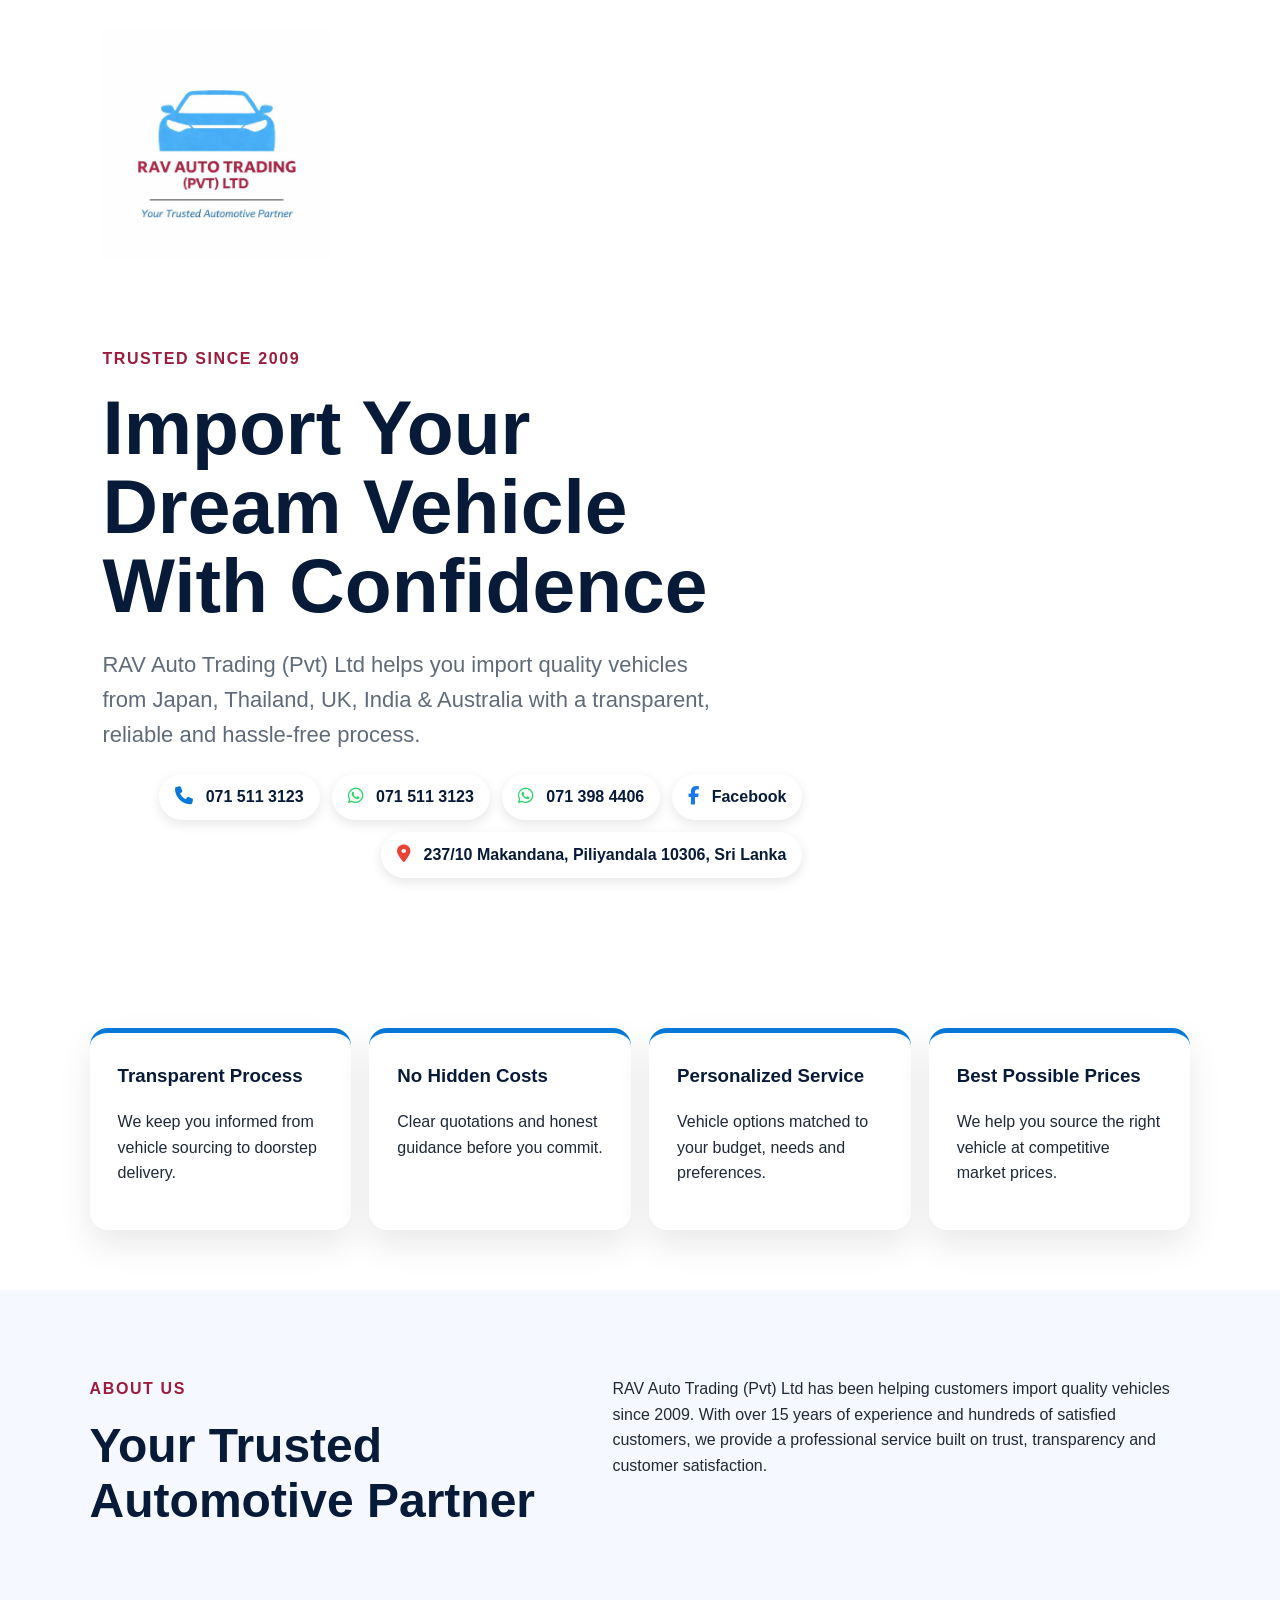
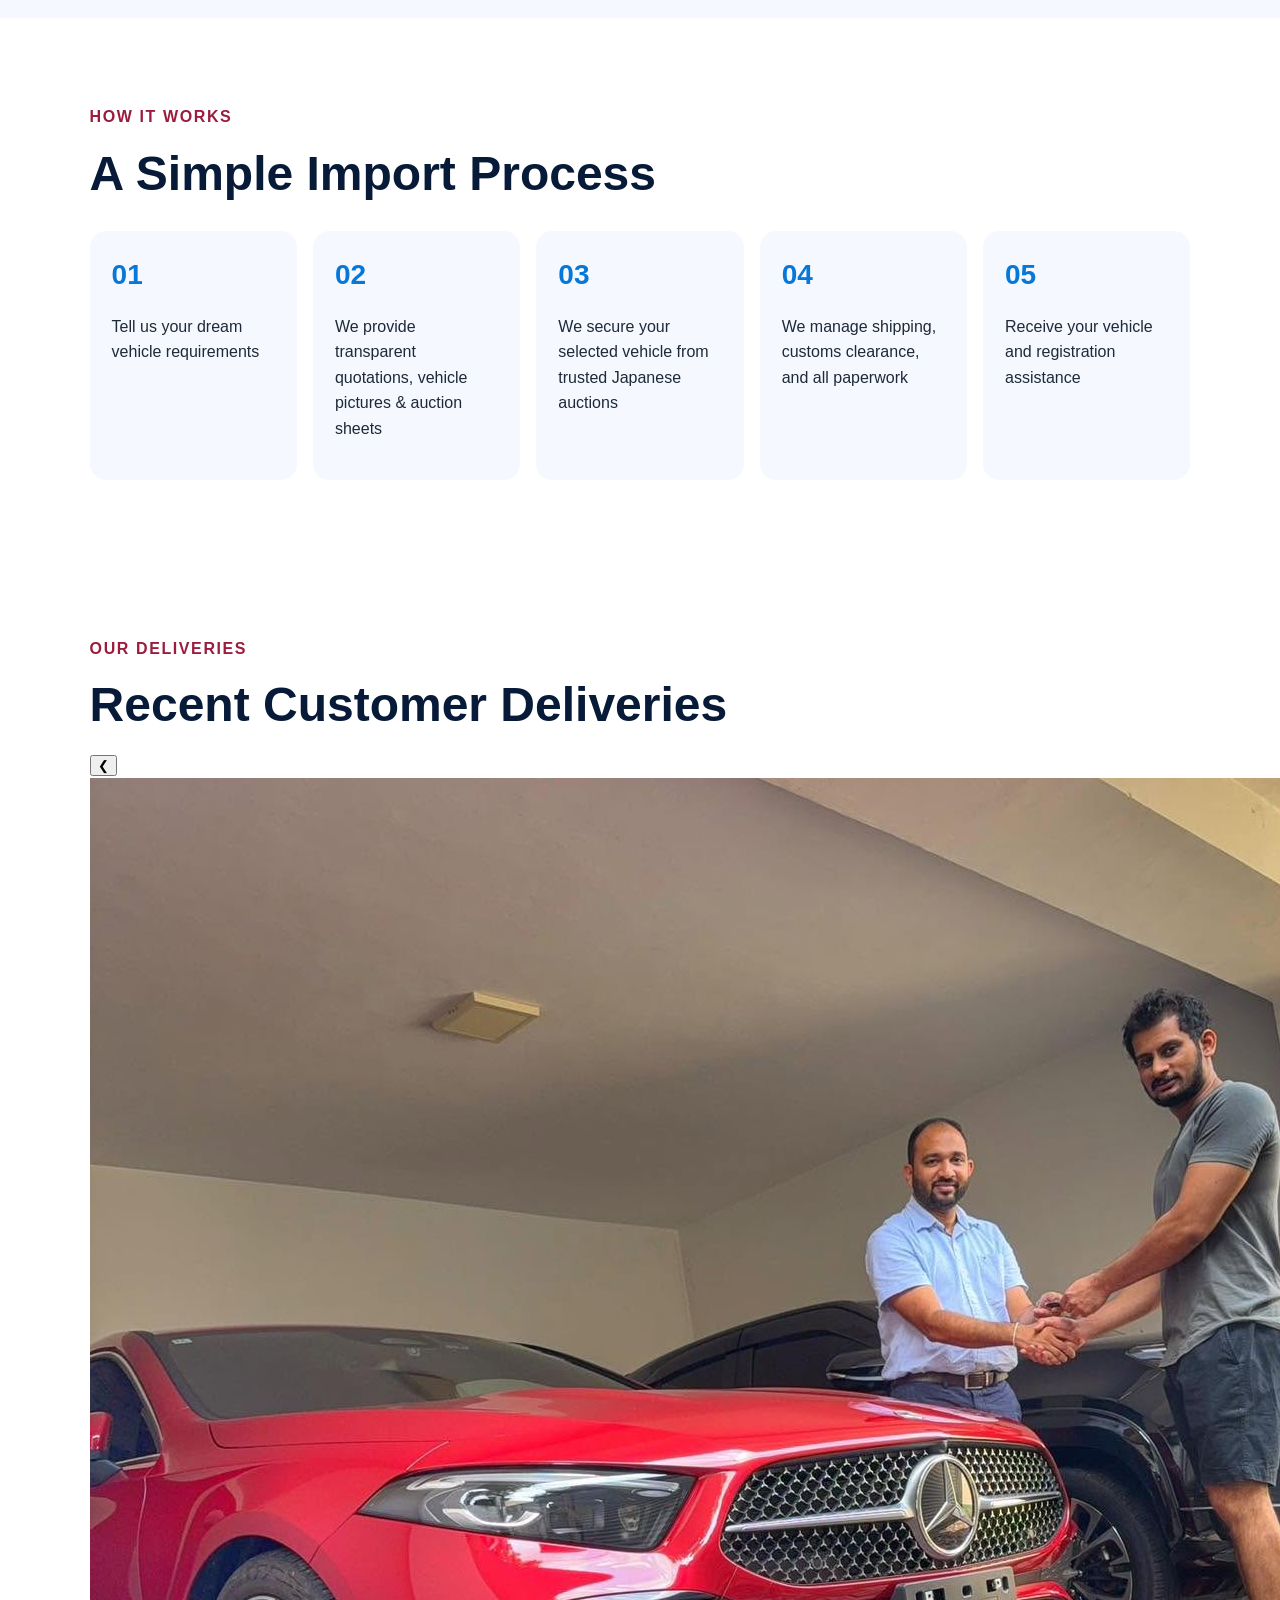
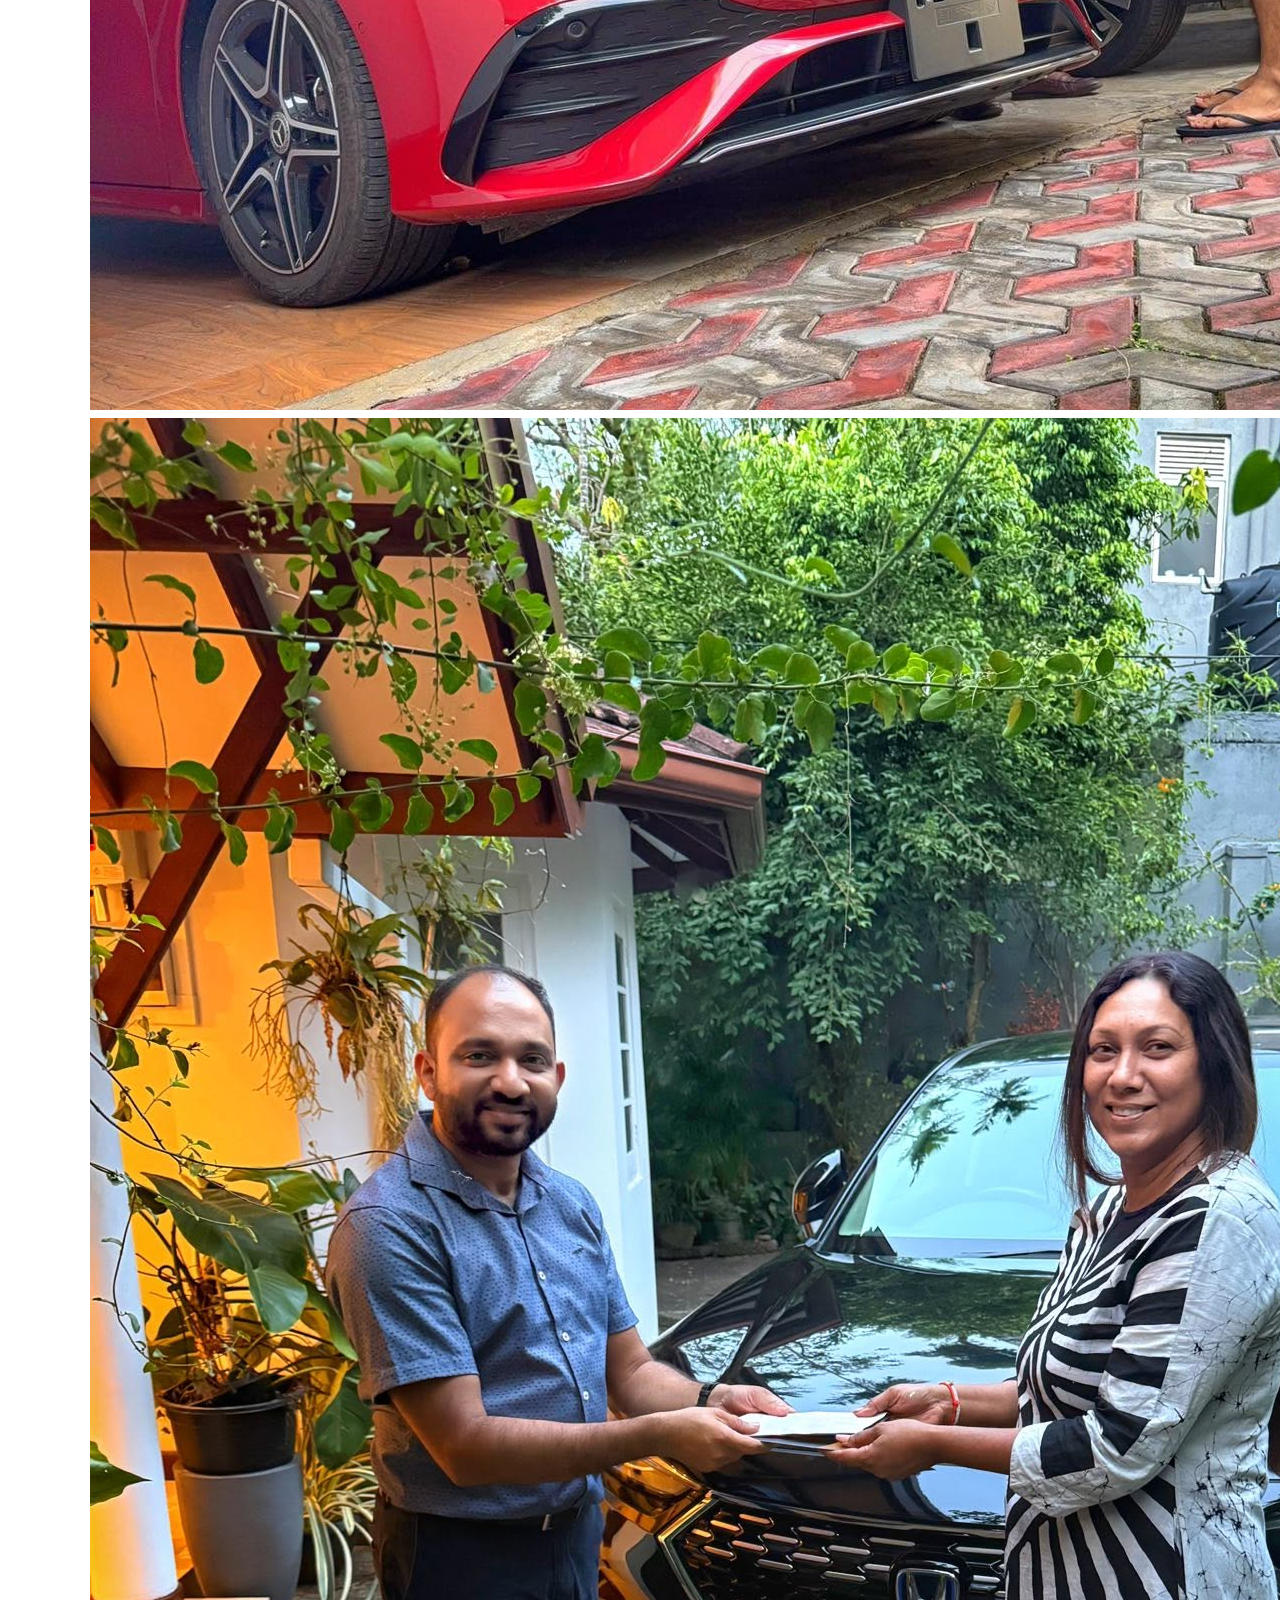
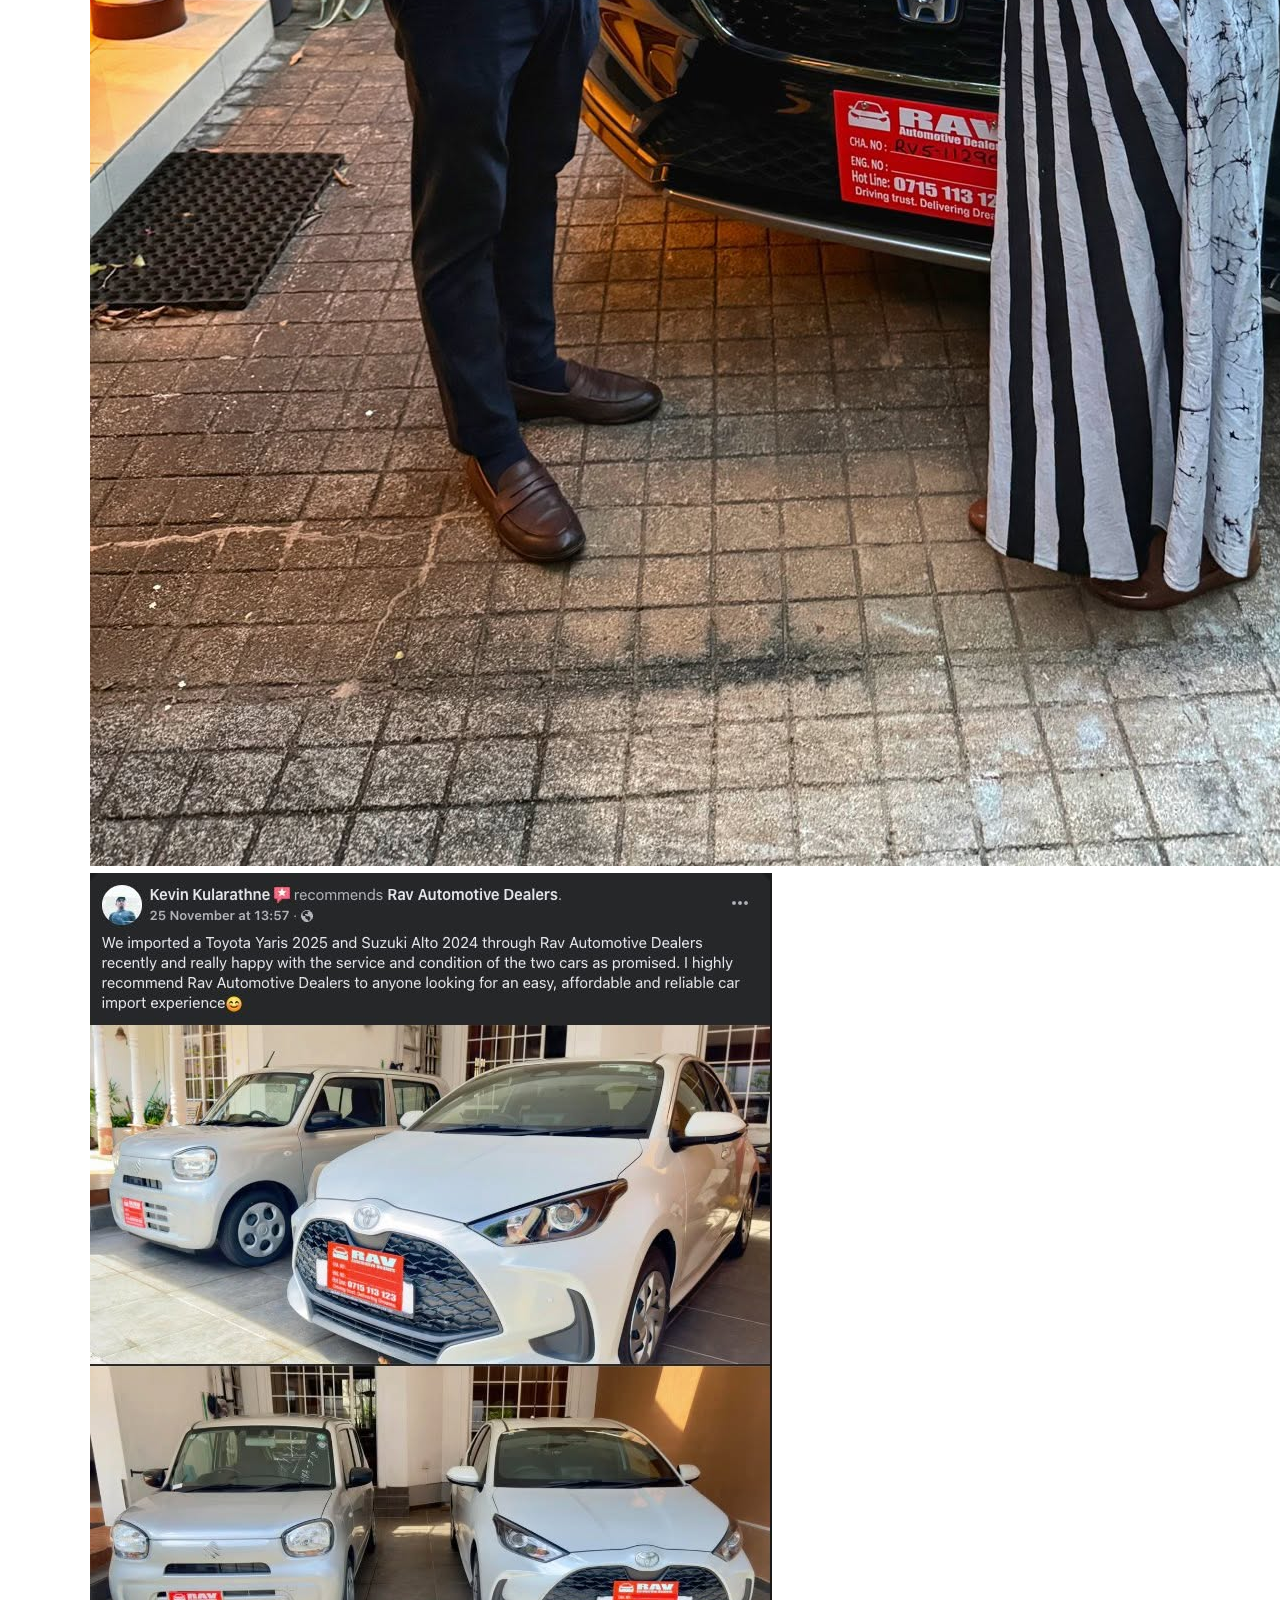
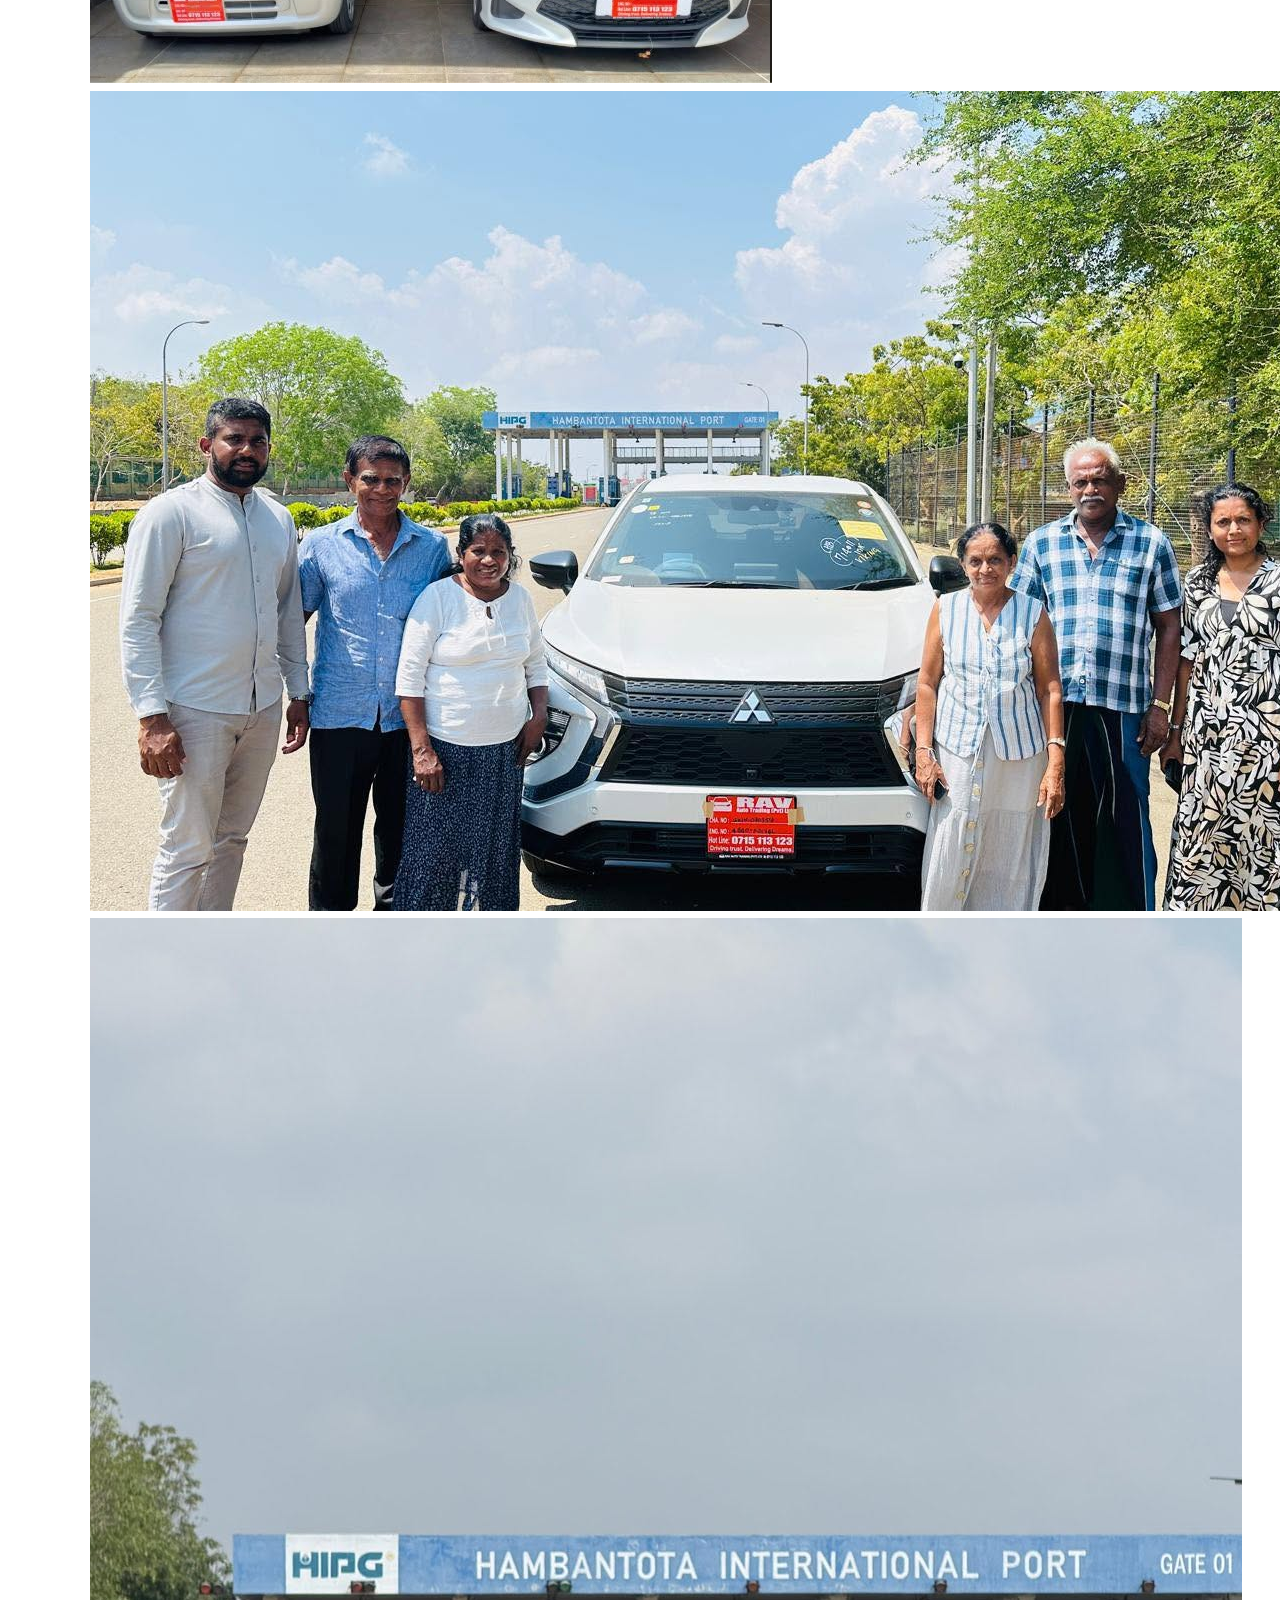
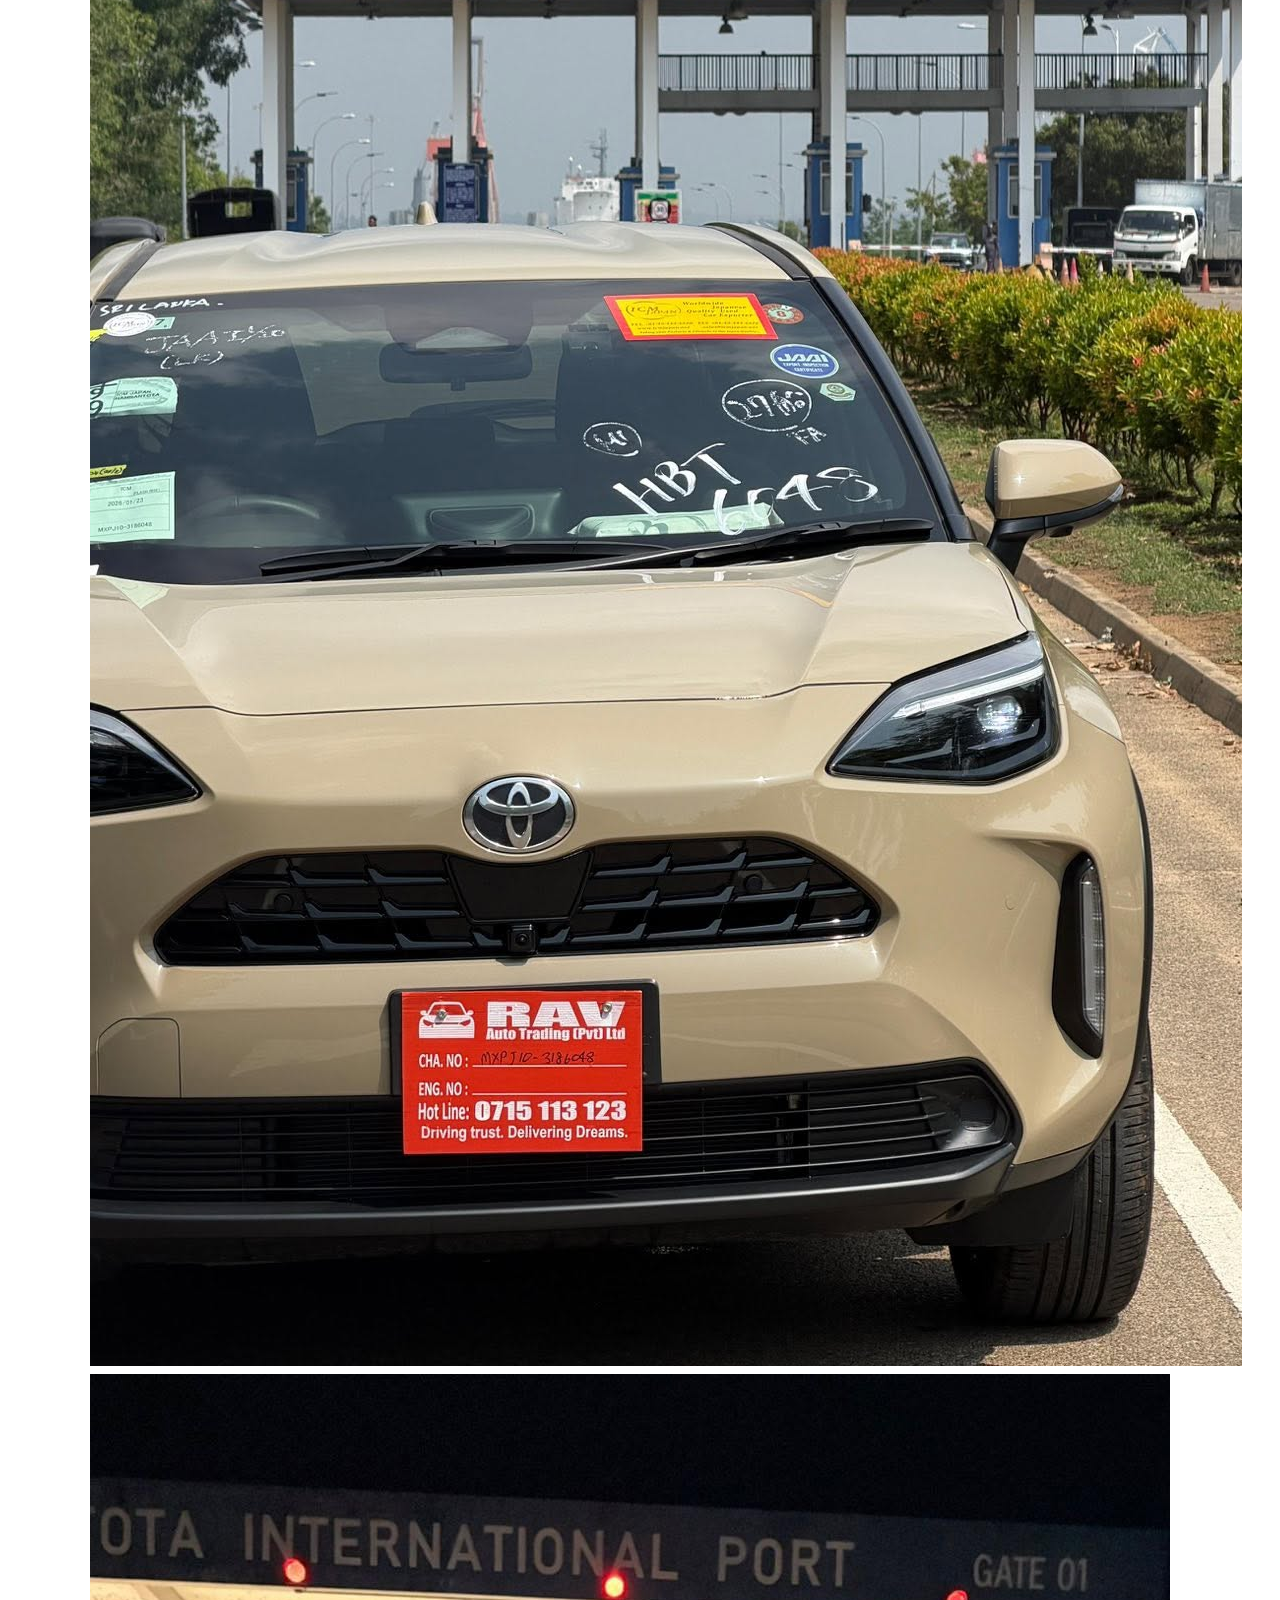
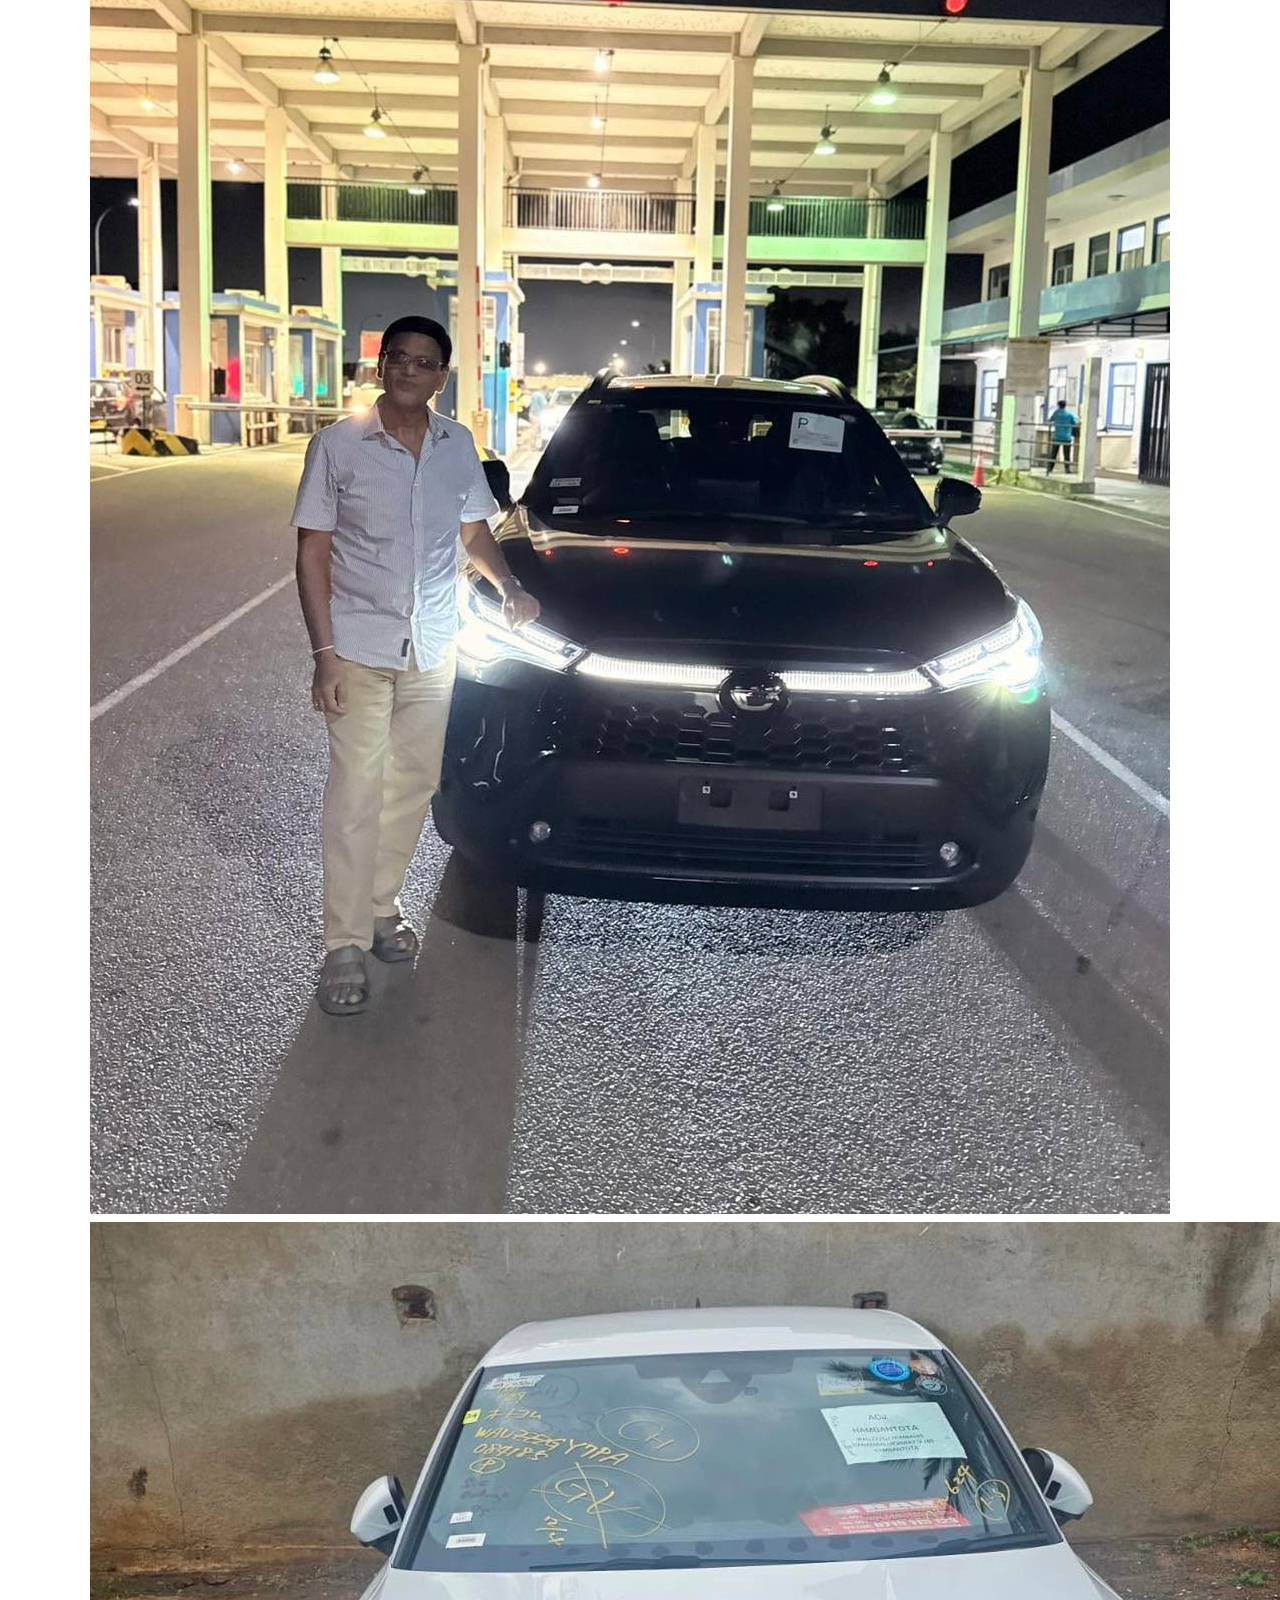
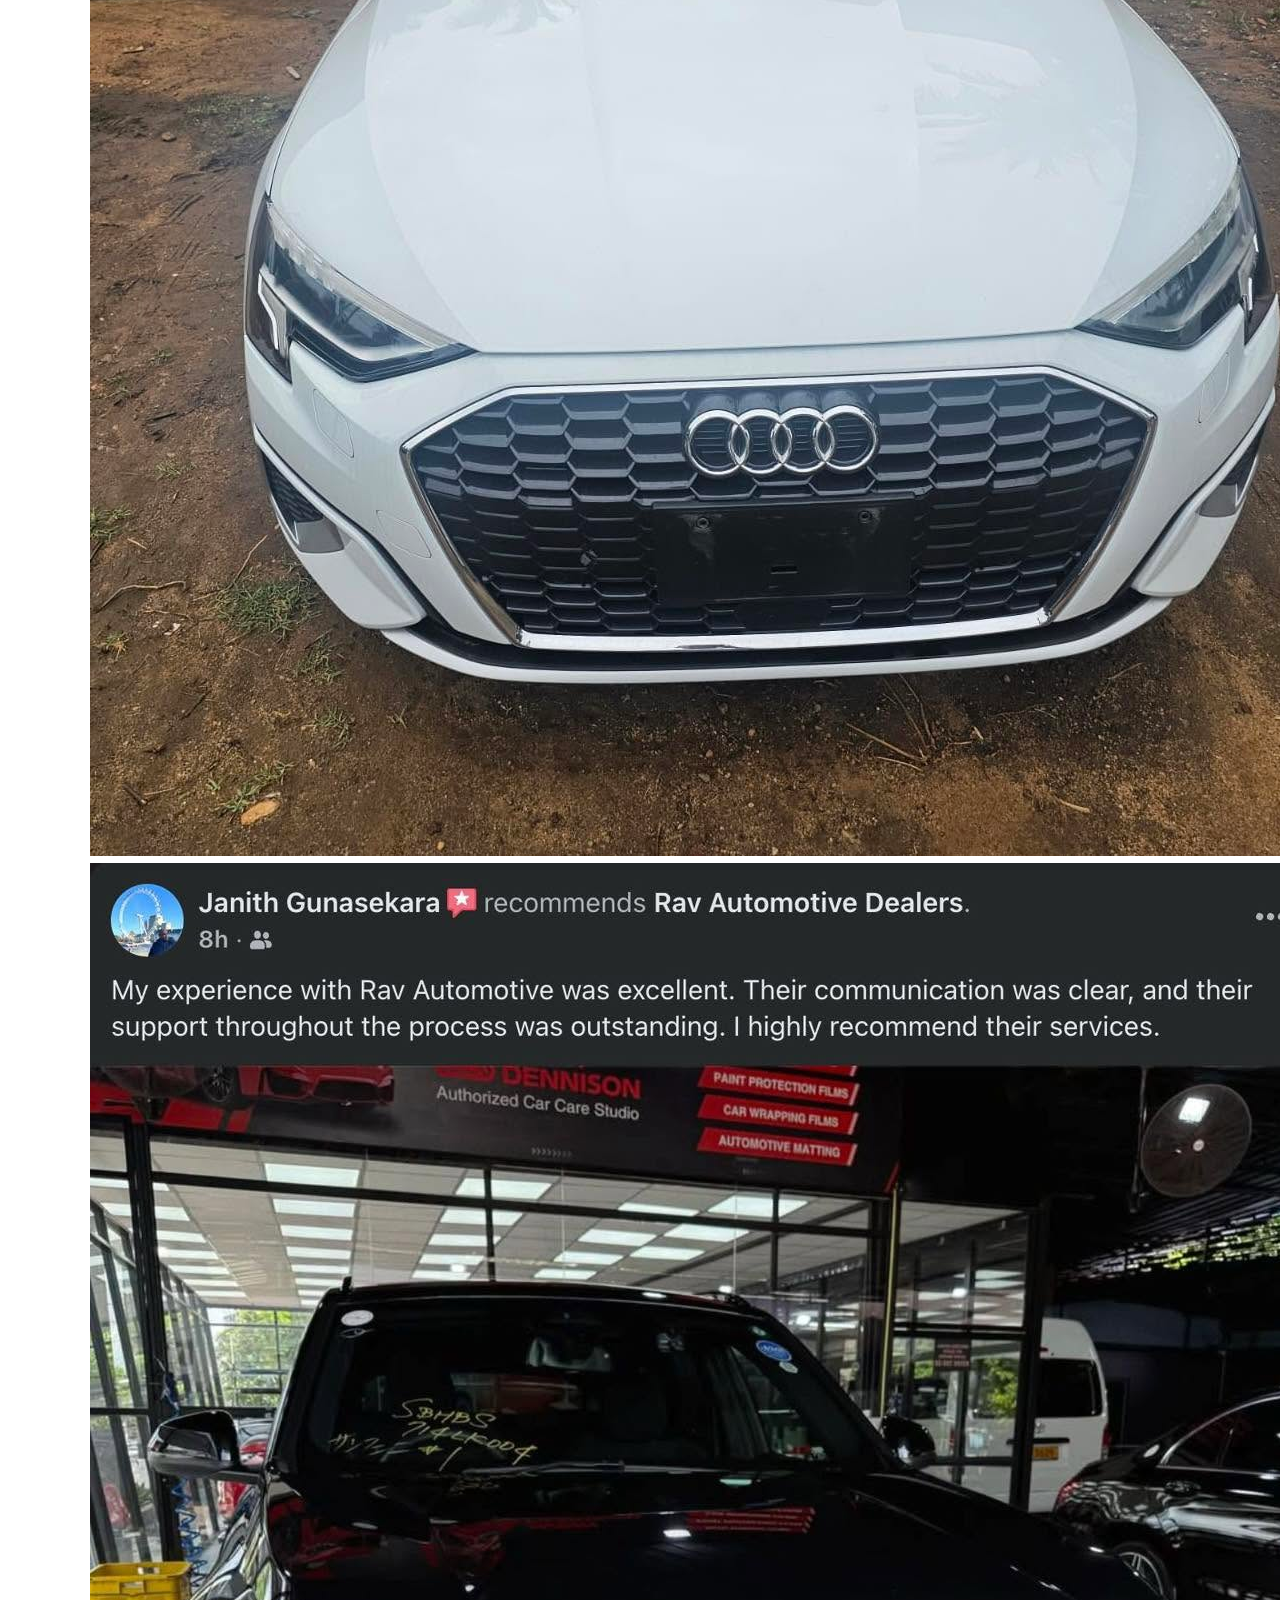
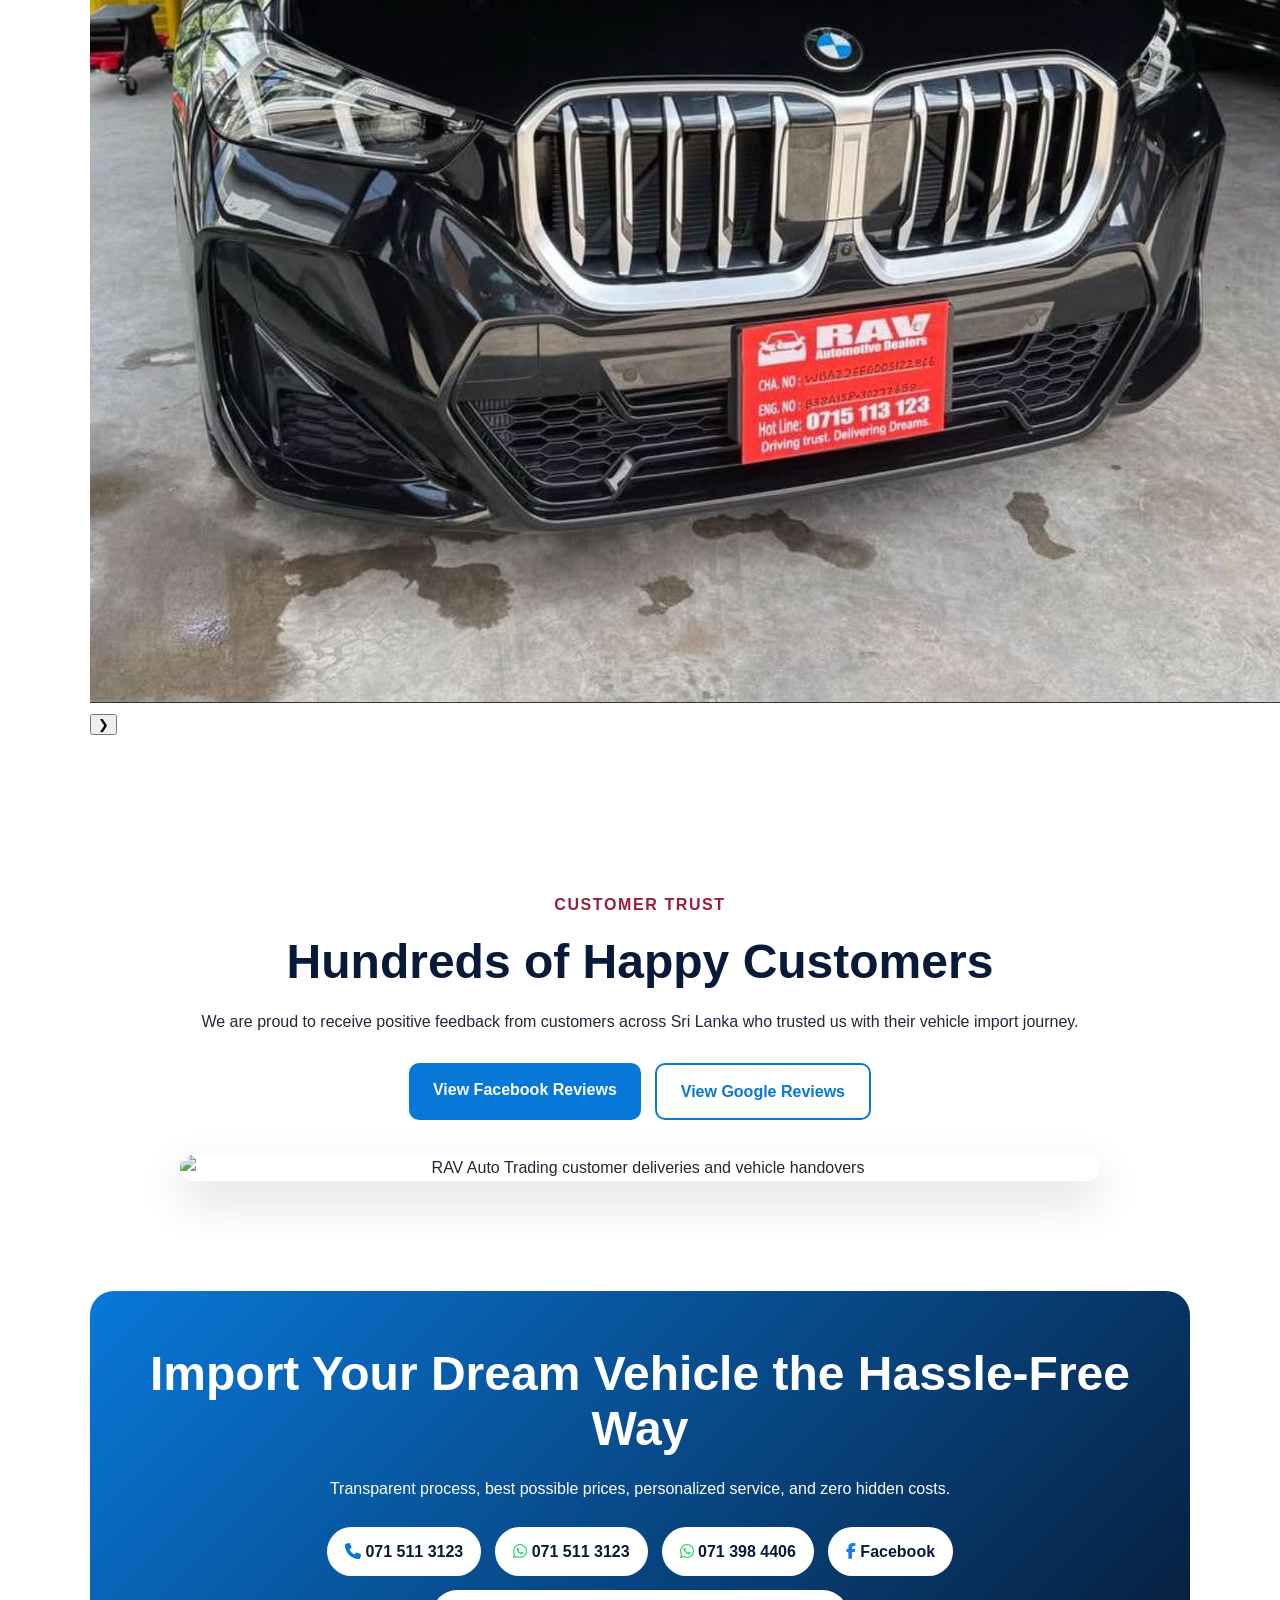
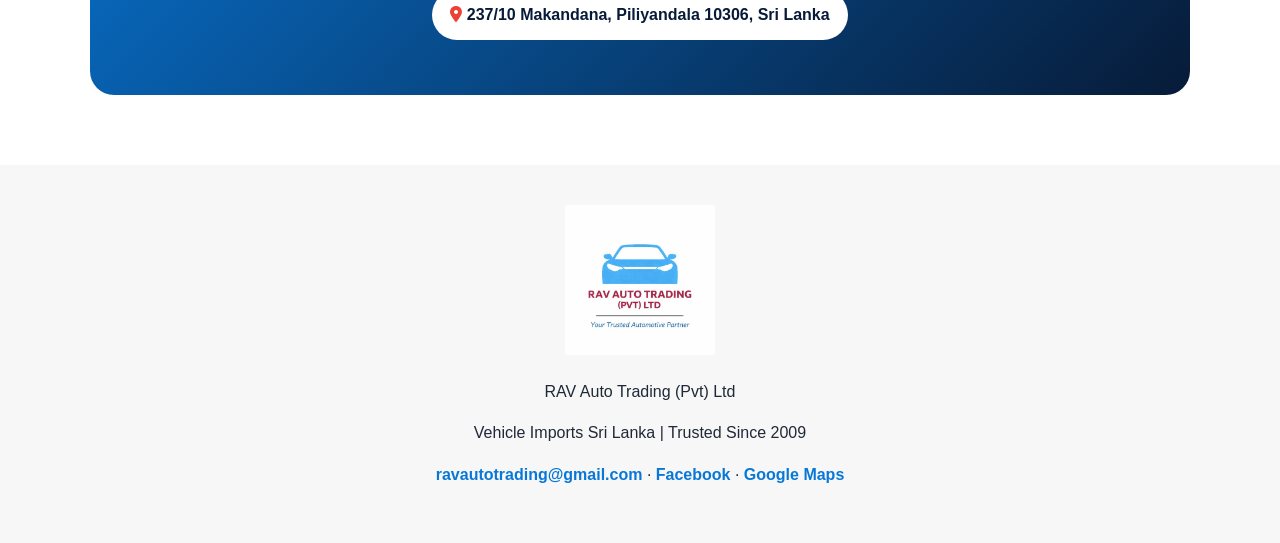
==== commit 50705dea: "Update index.html" ====
--- a/index.html
+++ b/index.html
@@ -8,6 +8,7 @@
   <link rel="stylesheet" href="styles.css" />
   <link rel="stylesheet" href="https://cdnjs.cloudflare.com/ajax/libs/font-awesome/6.5.2/css/all.min.css">
 </head>
+
 <body>
   <header class="hero">
     <nav class="nav">
@@ -87,19 +88,20 @@
       </div>
     </section>
 
-    <section class="vehicles section">
-      <p class="section-label">Popular Imports</p>
-      <h2>Japanese Vehicles We Source</h2>
-      <div class="vehicle-grid">
-        <span>Toyota Raize</span>
-        <span>Honda Vezel</span>
-        <span>Suzuki Wagon R</span>
-        <span>Toyota Yaris Cross</span>
-        <span>Daihatsu Mira ES</span>
-        <span>Nissan Dayz</span>
-        <span>Toyota Roomy</span>
-        <span>Toyota Yaris</span>
-      </div>
+
+    <section class="section deliveries">
+      <p class="section-label">Our Deliveries</p>
+      <h2>Recent Customer Deliveries</h2>
+
+      <div class="slider-container">
+        <button class="slider-btn prev" onclick="changeSlide(-1)">&#10094;</button>
+
+        <div class="slider" id="deliverySlider"></div>
+
+        <button class="slider-btn next" onclick="changeSlide(1)">&#10095;</button>
+      </div>
+
+      <div class="slider-dots" id="sliderDots"></div>
     </section>
 
     <section class="reviews section" id="reviews">
@@ -155,5 +157,66 @@
       <a href="https://maps.app.goo.gl/8HpNxYPrAZSMTVWB9" target="_blank" rel="noopener">Google Maps</a>
     </p>
   </footer>
+
+  <script>
+    document.addEventListener("DOMContentLoaded", function () {
+
+        const photos = [];
+
+        for (let i = 1; i <= 8; i++) {
+            photos.push(`d${i}.jpg`);
+        }
+
+        let currentSlide = 0;
+
+        const slider = document.getElementById("deliverySlider");
+        const dotsContainer = document.getElementById("sliderDots");
+
+        photos.forEach((photo, index) => {
+
+            const img = document.createElement("img");
+            img.src = `assets/deliveries/${photo}`;
+            img.alt = `Delivery ${index + 1}`;
+            img.className = index === 0 ? "slide active" : "slide";
+
+            slider.appendChild(img);
+
+            const dot = document.createElement("span");
+            dot.className = index === 0 ? "dot active" : "dot";
+
+            dot.addEventListener("click", () => {
+                showSlide(index);
+            });
+
+            dotsContainer.appendChild(dot);
+        });
+
+        const slides = document.querySelectorAll(".slide");
+        const dots = document.querySelectorAll(".dot");
+
+        function showSlide(index) {
+
+            slides[currentSlide].classList.remove("active");
+            dots[currentSlide].classList.remove("active");
+
+            currentSlide = (index + slides.length) % slides.length;
+
+            slides[currentSlide].classList.add("active");
+            dots[currentSlide].classList.add("active");
+        }
+
+        window.changeSlide = function(direction) {
+            showSlide(currentSlide + direction);
+        };
+
+        setInterval(() => {
+            showSlide(currentSlide + 1);
+        }, 4000);
+
+    });
+  </script>
+
 </body>
+
+
 </html>
--- a/styles.css
+++ b/styles.css
@@ -7,7 +7,10 @@
   --muted: #5f6b7a;
 }
 
-* { box-sizing: border-box; }
+* {
+  box-sizing: border-box;
+}
+
 body {
   margin: 0;
   font-family: Arial, Helvetica, sans-serif;
@@ -16,85 +19,204 @@
   line-height: 1.6;
 }
 
+/* HERO */
+
 .hero {
-  min-height: 90vh;
-  padding: 24px 7%;
-  background: linear-gradient(120deg, rgba(255,255,255,0.96), rgba(239,248,255,0.86)),
-              url('https://images.unsplash.com/photo-1601584115197-04ecc0da31d7?auto=format&fit=crop&w=1800&q=80') center/cover;
+  min-height: 85vh;
+  padding: 30px 8% 90px;
+  position: relative;
+  overflow: hidden;
+}
+
+.hero::before {
+  content: "";
+  position: absolute;
+  inset: 0;
+  background: url("assets/customer-collage.png") center/cover no-repeat;
+  filter: blur(3px);
+  transform: scale(1.05);
+  z-index: 0;
+}
+
+.hero::after {
+  content: "";
+  position: absolute;
+  inset: 0;
+  background: linear-gradient(
+    90deg,
+    rgba(255, 255, 255, 0.90) 0%,
+    rgba(255, 255, 255, 0.72) 42%,
+    rgba(255, 255, 255, 0.25) 100%
+  );
+  z-index: 1;
+  pointer-events: none;
+}
+
+.nav,
+.hero-content {
+  position: relative;
+  z-index: 5;
 }
 
 .nav {
   display: flex;
   justify-content: space-between;
+  align-items: flex-start;
+  gap: 24px;
+}
+
+.logo {
+  width: 230px;
+  max-width: 55vw;
+}
+
+.nav-links {
+  display: flex;
+  gap: 12px;
   align-items: center;
-  gap: 20px;
-}
-.logo { width: 230px; max-width: 55vw; }
-.nav-call {
-  background: var(--maroon);
-  color: white;
-  padding: 12px 18px;
+  flex-wrap: wrap;
+  justify-content: flex-end;
+  position: relative;
+  z-index: 20;
+}
+
+.nav-links a {
+  background: white;
+  color: var(--dark-blue);
+  text-decoration: none;
+  padding: 10px 16px;
   border-radius: 999px;
-  text-decoration: none;
   font-weight: 700;
+  box-shadow: 0 4px 12px rgba(0, 0, 0, 0.10);
+  transition: 0.2s ease;
+  pointer-events: auto;
+}
+
+.nav-links a:hover {
+  transform: translateY(-2px);
+}
+
+.nav-links a i {
+  margin-right: 8px;
+  font-size: 18px;
+}
+
+.fa-whatsapp {
+  color: #25D366;
+}
+
+.fa-facebook-f {
+  color: #1877F2;
+}
+
+.fa-location-dot {
+  color: #EA4335;
+}
+
+.fa-phone {
+  color: var(--blue);
 }
 
 .hero-content {
-  max-width: 780px;
-  padding-top: 90px;
-}
-.eyebrow, .section-label {
+  max-width: 700px;
+  padding-top: 70px;
+}
+
+.eyebrow,
+.section-label {
   color: var(--maroon);
   font-weight: 800;
   text-transform: uppercase;
   letter-spacing: 1.6px;
 }
+
 h1 {
-  font-size: clamp(42px, 7vw, 82px);
-  line-height: 1.02;
+  font-size: clamp(44px, 6vw, 78px);
+  line-height: 1.03;
   margin: 10px 0 20px;
   color: var(--dark-blue);
-}
+  max-width: 680px;
+}
+
 .hero-text {
   font-size: 22px;
   max-width: 620px;
   color: var(--muted);
 }
-.hero-buttons { display: flex; flex-wrap: wrap; gap: 14px; margin-top: 28px; }
+
+.hero-buttons,
+.review-buttons {
+  display: flex;
+  flex-wrap: wrap;
+  gap: 14px;
+  margin-top: 28px;
+  position: relative;
+  z-index: 50;
+  pointer-events: auto;
+}
+
 .btn {
   display: inline-block;
   padding: 14px 24px;
   border-radius: 10px;
   text-decoration: none;
   font-weight: 800;
-}
-.primary { background: var(--blue); color: white; }
-.secondary { background: white; color: var(--blue); border: 2px solid var(--blue); }
+  cursor: pointer;
+  position: relative;
+  z-index: 60;
+  pointer-events: auto;
+}
+
+.primary {
+  background: var(--blue);
+  color: white;
+}
+
+.secondary {
+  background: white;
+  color: var(--blue);
+  border: 2px solid var(--blue);
+}
+
+/* FEATURE CARDS */
 
 .features {
   display: grid;
   grid-template-columns: repeat(4, 1fr);
   gap: 18px;
   padding: 60px 7%;
-  margin-top: -80px;
-  position: relative;
-}
+  margin-top: 0;
+  position: relative;
+  z-index: 2;
+  background: white;
+}
+
 .feature-card {
   background: white;
   padding: 28px;
   border-radius: 18px;
-  box-shadow: 0 15px 35px rgba(0,0,0,0.09);
+  box-shadow: 0 15px 35px rgba(0, 0, 0, 0.09);
   border-top: 5px solid var(--blue);
 }
-.feature-card h3 { color: var(--dark-blue); margin-top: 0; }
-
-.section { padding: 70px 7%; }
+
+.feature-card h3 {
+  color: var(--dark-blue);
+  margin-top: 0;
+}
+
+/* GENERAL SECTIONS */
+
+.section {
+  padding: 70px 7%;
+}
+
 .about {
   display: grid;
   grid-template-columns: 0.9fr 1.1fr;
   gap: 50px;
   background: var(--light);
 }
+
 h2 {
   font-size: clamp(30px, 4vw, 48px);
   line-height: 1.15;
@@ -102,40 +224,82 @@
   color: var(--dark-blue);
 }
 
+.section-subtitle {
+  color: var(--muted);
+  max-width: 720px;
+  margin-bottom: 32px;
+}
+
+/* PROCESS */
+
 .steps {
   display: grid;
   grid-template-columns: repeat(5, 1fr);
   gap: 16px;
   margin-top: 30px;
 }
+
 .steps div {
   background: var(--light);
   padding: 22px;
   border-radius: 16px;
 }
+
 .steps span {
   color: var(--blue);
   font-size: 28px;
   font-weight: 900;
 }
 
-.vehicles { background: var(--dark-blue); color: white; }
-.vehicles h2, .vehicles .section-label { color: white; }
+/* VEHICLES */
+
+.vehicles {
+  background: var(--dark-blue);
+  color: white;
+}
+
+.vehicles h2,
+.vehicles .section-label {
+  color: white;
+}
+
 .vehicle-grid {
   display: grid;
   grid-template-columns: repeat(4, 1fr);
   gap: 14px;
   margin-top: 28px;
 }
+
 .vehicle-grid span {
-  background: rgba(255,255,255,0.1);
+  background: rgba(255, 255, 255, 0.1);
   padding: 18px;
   border-radius: 12px;
   text-align: center;
   font-weight: 700;
 }
 
-.reviews { text-align: center; max-width: 900px; margin: auto; }
+/* REVIEWS */
+
+.reviews {
+  text-align: center;
+  max-width: 1100px;
+  margin: auto;
+}
+
+.reviews .review-buttons {
+  justify-content: center;
+}
+
+.customer-collage {
+  display: block;
+  width: 100%;
+  margin-top: 35px;
+  border-radius: 22px;
+  box-shadow: 0 18px 45px rgba(0, 0, 0, 0.16);
+}
+
+/* CTA */
+
 .cta {
   margin: 40px 7% 70px;
   padding: 55px;
@@ -144,25 +308,121 @@
   color: white;
   text-align: center;
 }
-.cta h2 { color: white; }
-.cta .secondary { background: transparent; color: white; border-color: white; }
+
+.cta h2 {
+  color: white;
+}
+
+.cta .nav-links-2 {
+    display: flex;
+    justify-content: center;
+    align-items: center;
+    flex-wrap: wrap;
+    gap: 14px;
+    margin-top: 25px;
+}
+
+.cta .nav-links-2 a {
+    background: white;
+    color: var(--dark-blue);
+    text-decoration: none;
+    padding: 12px 18px;
+    border-radius: 999px;
+    font-weight: 700;
+}
+
+.cta .secondary {
+  background: transparent;
+  color: white;
+  border-color: white;
+}
+
+/* FOOTER */
 
 footer {
   text-align: center;
   padding: 40px 7%;
   background: #f7f7f7;
 }
-footer img { width: 150px; }
+
+footer img {
+  width: 150px;
+}
+
+footer a {
+  color: var(--blue);
+  text-decoration: none;
+  font-weight: 700;
+}
+
+/* RESPONSIVE */
 
 @media (max-width: 900px) {
-  .features, .steps, .vehicle-grid { grid-template-columns: 1fr 1fr; }
-  .about { grid-template-columns: 1fr; }
-  .hero-content { padding-top: 60px; }
-}
+  .features,
+  .steps,
+  .vehicle-grid,
+  .contact-grid {
+    grid-template-columns: 1fr 1fr;
+  }
+
+  .about {
+    grid-template-columns: 1fr;
+  }
+
+  .hero {
+    padding: 26px 6% 80px;
+  }
+
+  .hero-content {
+    padding-top: 60px;
+  }
+
+  .nav {
+    flex-direction: column;
+    align-items: flex-start;
+  }
+
+  .nav-links {
+    justify-content: flex-start;
+  }
+}
+
 @media (max-width: 600px) {
-  .nav { align-items: flex-start; }
-  .nav-call { font-size: 14px; padding: 10px 12px; }
-  .features, .steps, .vehicle-grid { grid-template-columns: 1fr; }
-  .features { margin-top: 0; }
-  .cta { padding: 35px 22px; }
-}
+  .hero {
+    min-height: auto;
+    padding: 22px 6% 70px;
+  }
+
+  .hero::after {
+    background: rgba(255, 255, 255, 0.82);
+  }
+
+  .logo {
+    width: 180px;
+  }
+
+  h1 {
+    font-size: clamp(38px, 12vw, 54px);
+  }
+
+  .hero-text {
+    font-size: 18px;
+  }
+
+  .nav-links a {
+    font-size: 14px;
+    padding: 9px 12px;
+  }
+
+  .features,
+  .steps,
+  .vehicle-grid,
+  .contact-grid {
+    grid-template-columns: 1fr;
+  }
+
+  .cta {
+    padding: 35px 22px;
+  }
+
+}
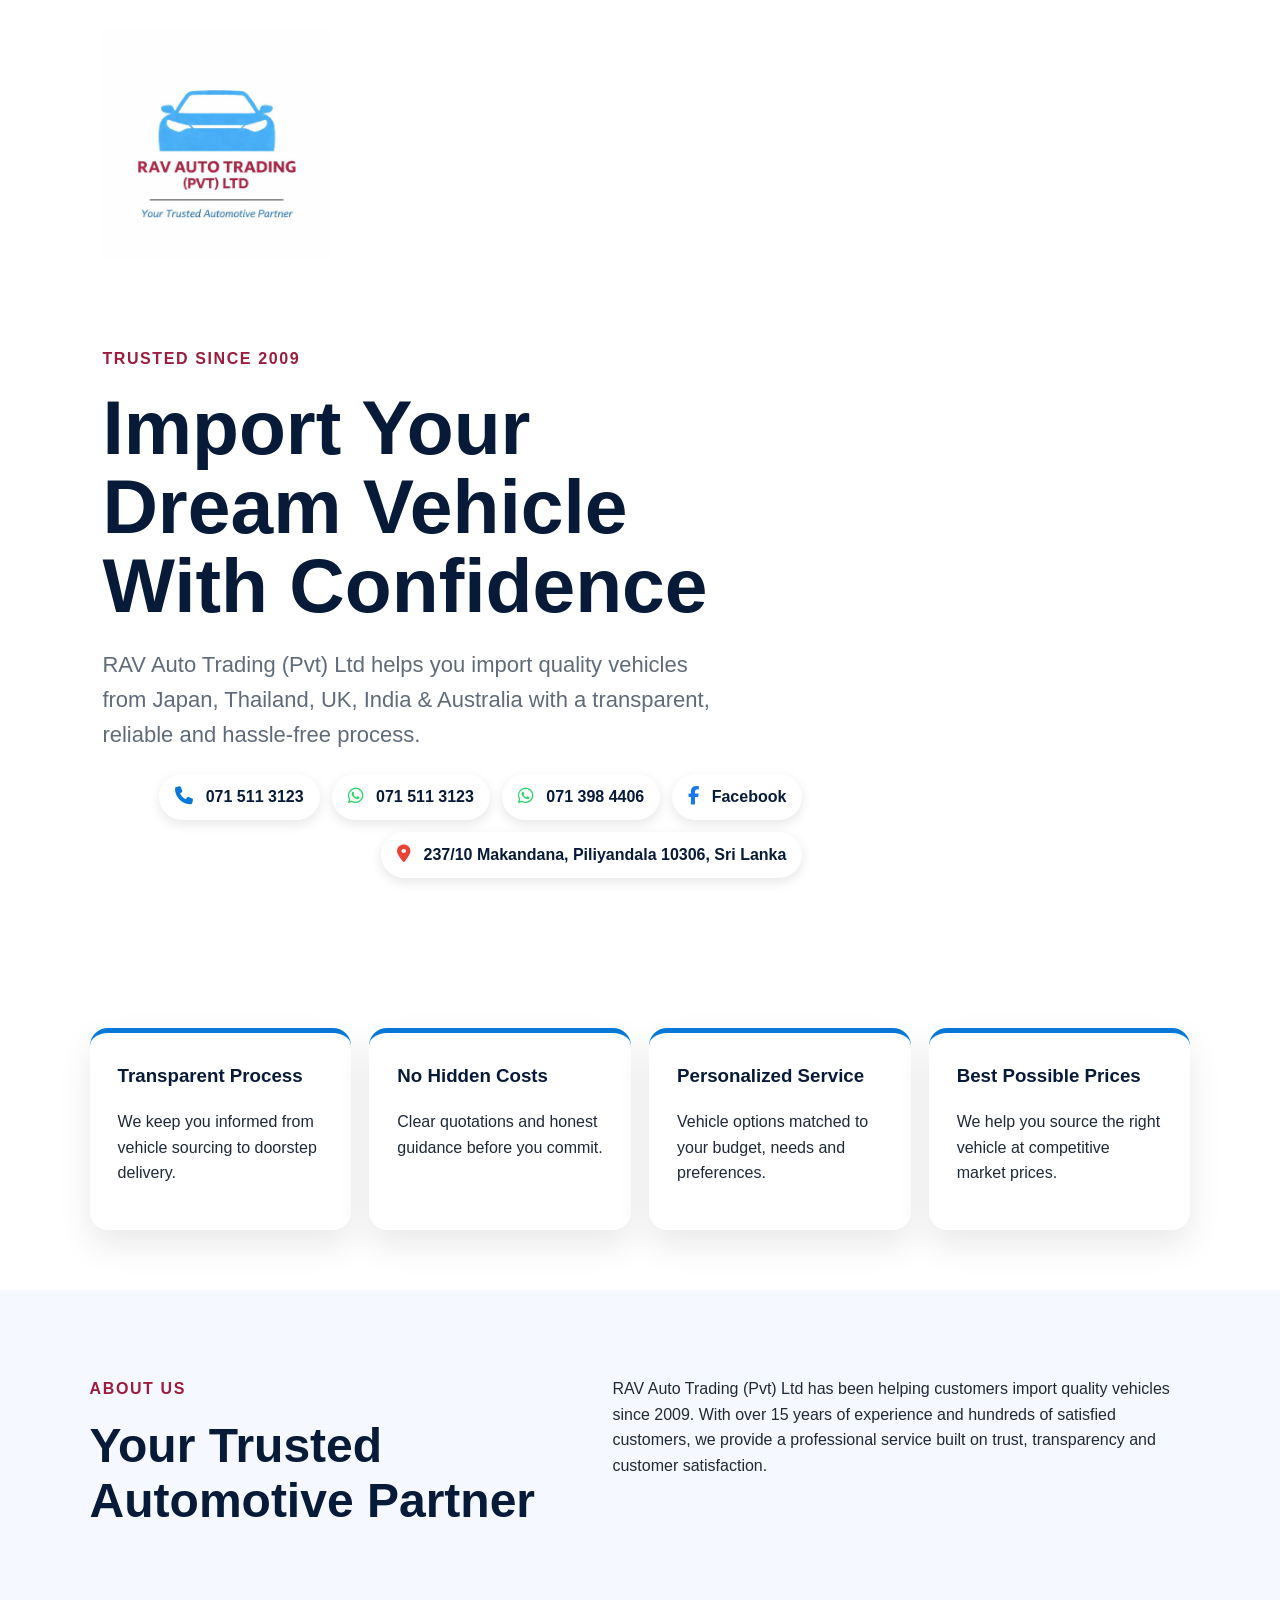
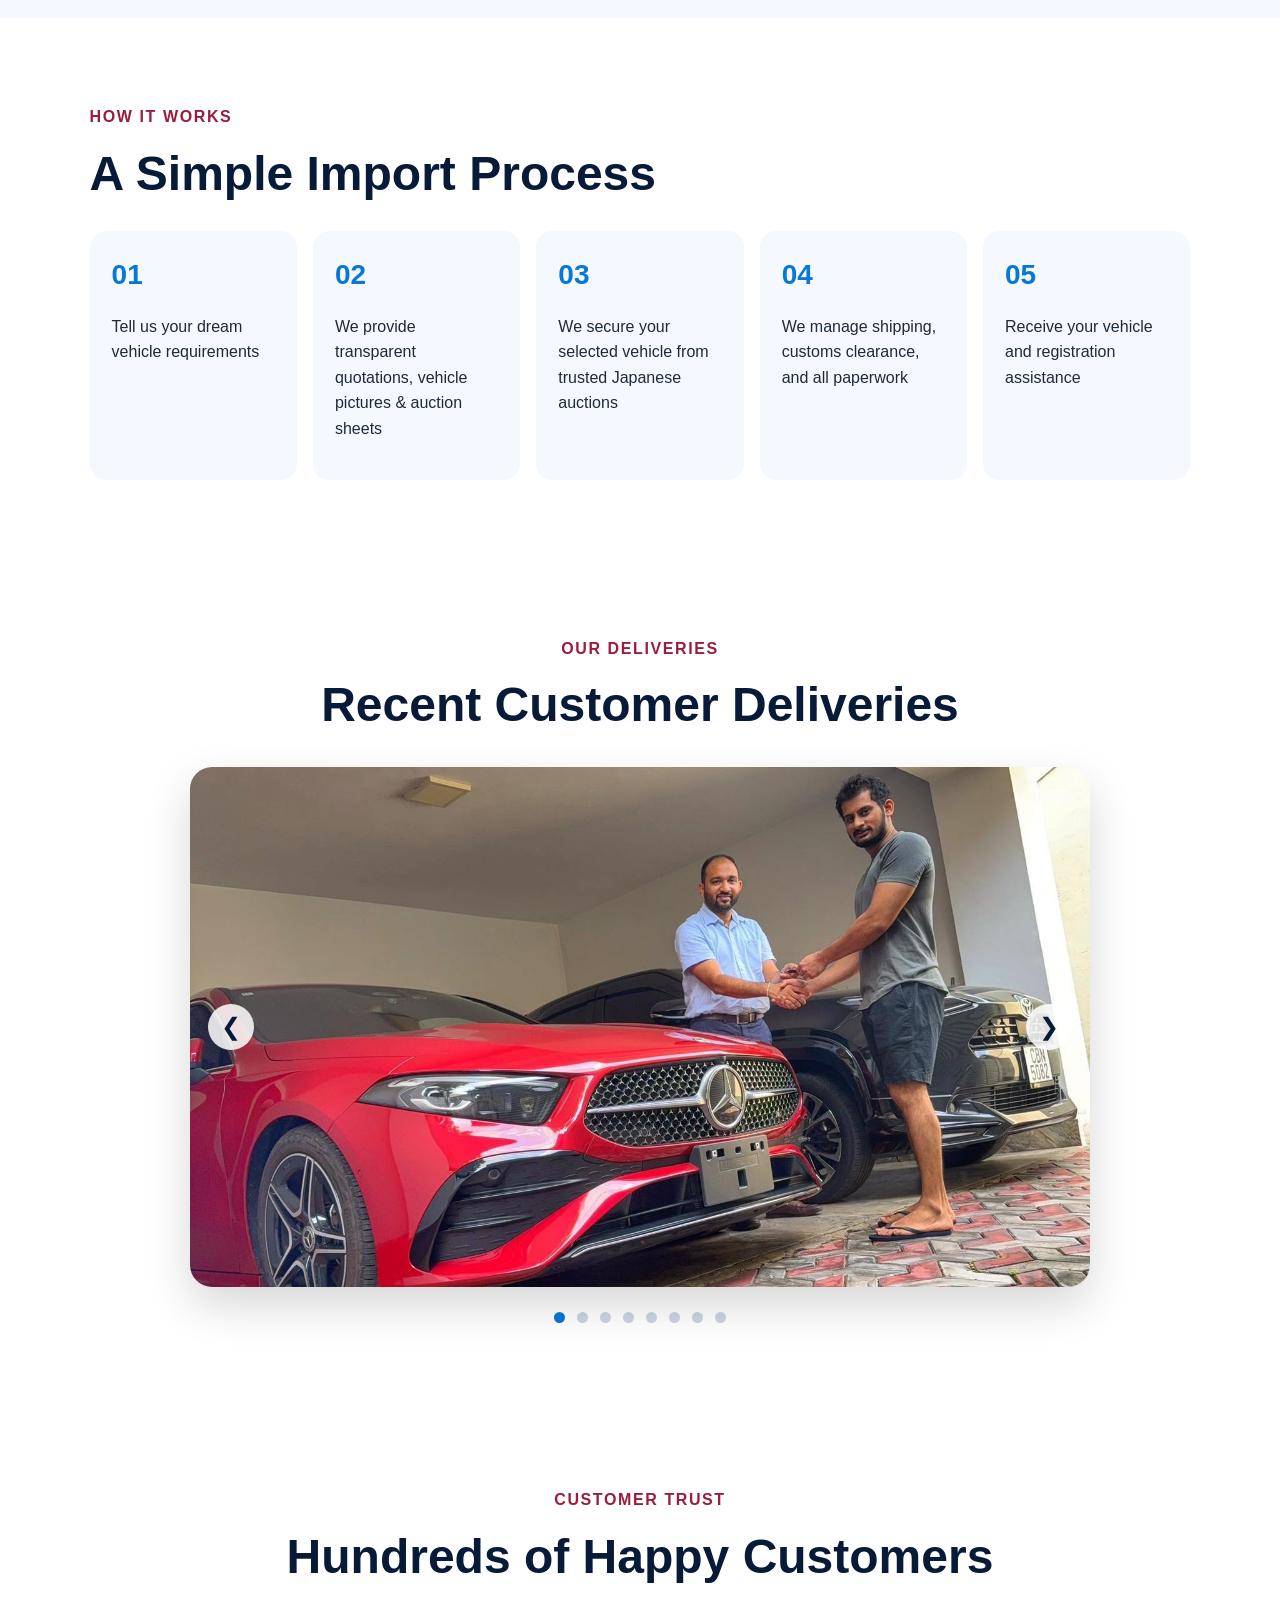
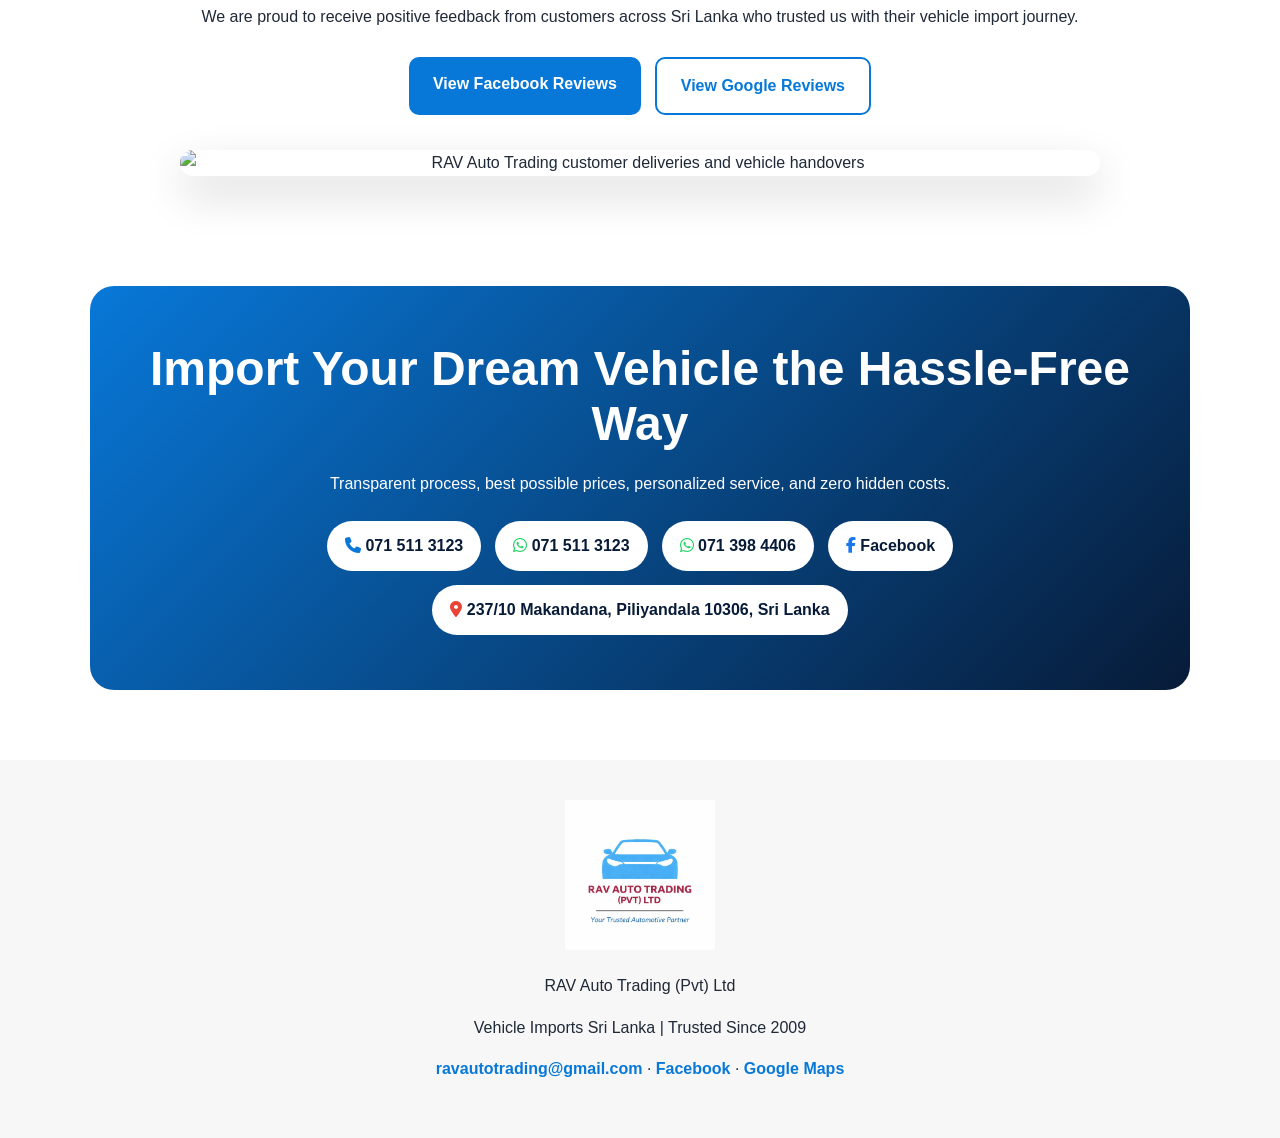
==== commit 8155e171: "Update index.html" ====
--- a/index.html
+++ b/index.html
@@ -7,6 +7,9 @@
   <meta name="description" content="RAV Auto Trading (Pvt) Ltd - Trusted vehicle import specialist since 2009. Transparent process, no hidden costs, personalized service and best possible prices." />
   <link rel="stylesheet" href="styles.css" />
   <link rel="stylesheet" href="https://cdnjs.cloudflare.com/ajax/libs/font-awesome/6.5.2/css/all.min.css">
+  <link rel="preconnect" href="https://fonts.googleapis.com">
+  <link rel="preconnect" href="https://fonts.gstatic.com" crossorigin>
+  <link href="https://fonts.googleapis.com/css2?family=Inter:wght@400;500;600;700&family=Poppins:wght@600;700;800&display=swap" rel="stylesheet">
 </head>
 
 <body>
@@ -216,7 +219,5 @@
     });
   </script>
 
-</body>
-
-
+ </body>
 </html>
--- a/styles.css
+++ b/styles.css
@@ -251,32 +251,89 @@
   font-weight: 900;
 }
 
-/* VEHICLES */
-
-.vehicles {
-  background: var(--dark-blue);
-  color: white;
-}
-
-.vehicles h2,
-.vehicles .section-label {
-  color: white;
-}
-
-.vehicle-grid {
-  display: grid;
-  grid-template-columns: repeat(4, 1fr);
-  gap: 14px;
-  margin-top: 28px;
-}
-
-.vehicle-grid span {
-  background: rgba(255, 255, 255, 0.1);
-  padding: 18px;
-  border-radius: 12px;
+/* DELIVERIES */
+
+.deliveries {
   text-align: center;
-  font-weight: 700;
-}
+}
+
+.slider-container {
+  position: relative;
+  max-width: 900px;
+  margin: 35px auto 0;
+  border-radius: 22px;
+  overflow: hidden;
+  box-shadow: 0 18px 45px rgba(0,0,0,0.16);
+}
+
+.slider {
+  position: relative;
+  height: 520px;
+}
+
+.slide {
+  display: none;
+  width: 100%;
+  height: 100%;
+  object-fit: cover;
+}
+
+.slide.active {
+  display: block;
+}
+
+.slider-btn {
+  position: absolute;
+  top: 50%;
+  transform: translateY(-50%);
+  z-index: 10;
+  border: none;
+  background: rgba(255,255,255,0.85);
+  color: var(--dark-blue);
+  width: 46px;
+  height: 46px;
+  border-radius: 50%;
+  font-size: 24px;
+  cursor: pointer;
+}
+
+.slider-btn:hover {
+  background: white;
+}
+
+.prev {
+  left: 18px;
+}
+
+.next {
+  right: 18px;
+}
+
+.slider-dots {
+  margin-top: 18px;
+}
+
+.dot {
+  display: inline-block;
+  width: 11px;
+  height: 11px;
+  margin: 0 6px;
+  background: #cbd5e1;
+  border-radius: 50%;
+  cursor: pointer;
+}
+
+.dot.active {
+  background: var(--blue);
+}
+
+@media (max-width: 600px) {
+  .slider {
+    height: 320px;
+  }
+}
+
+
 
 /* REVIEWS */
 
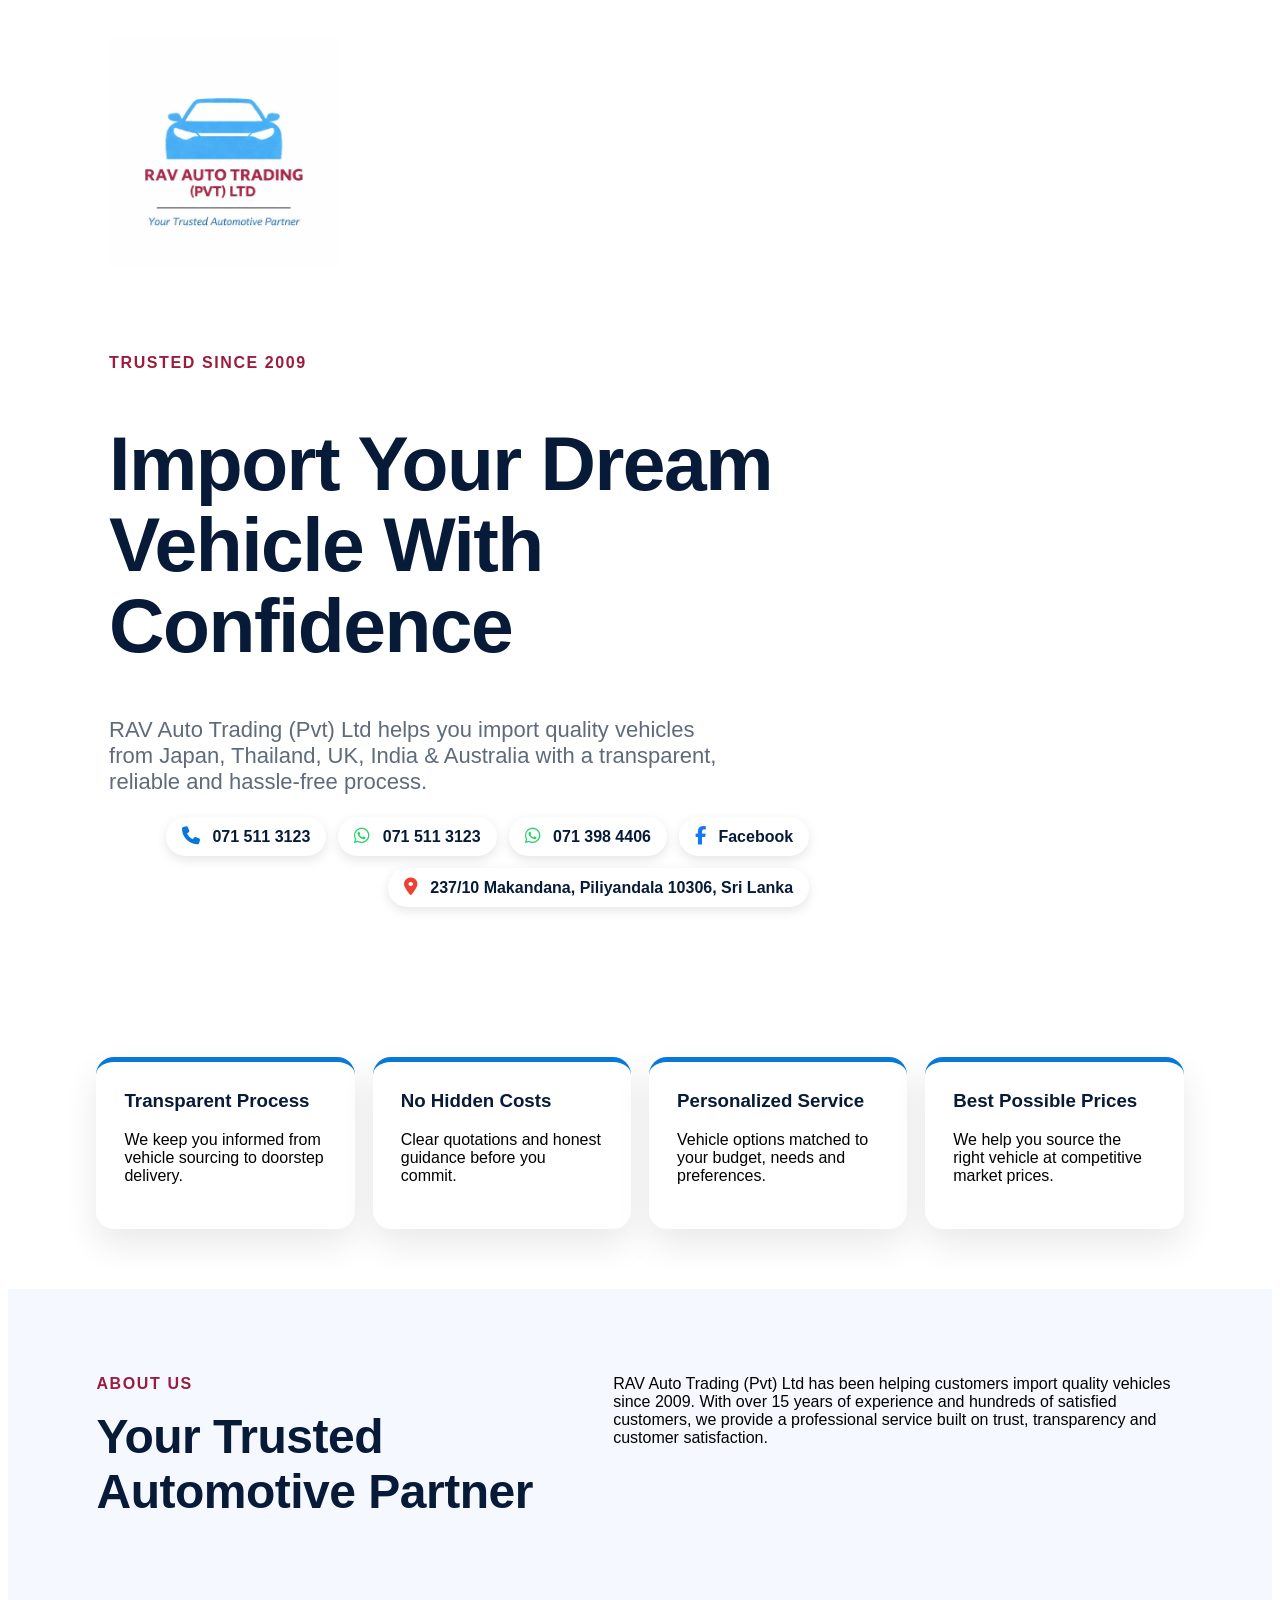
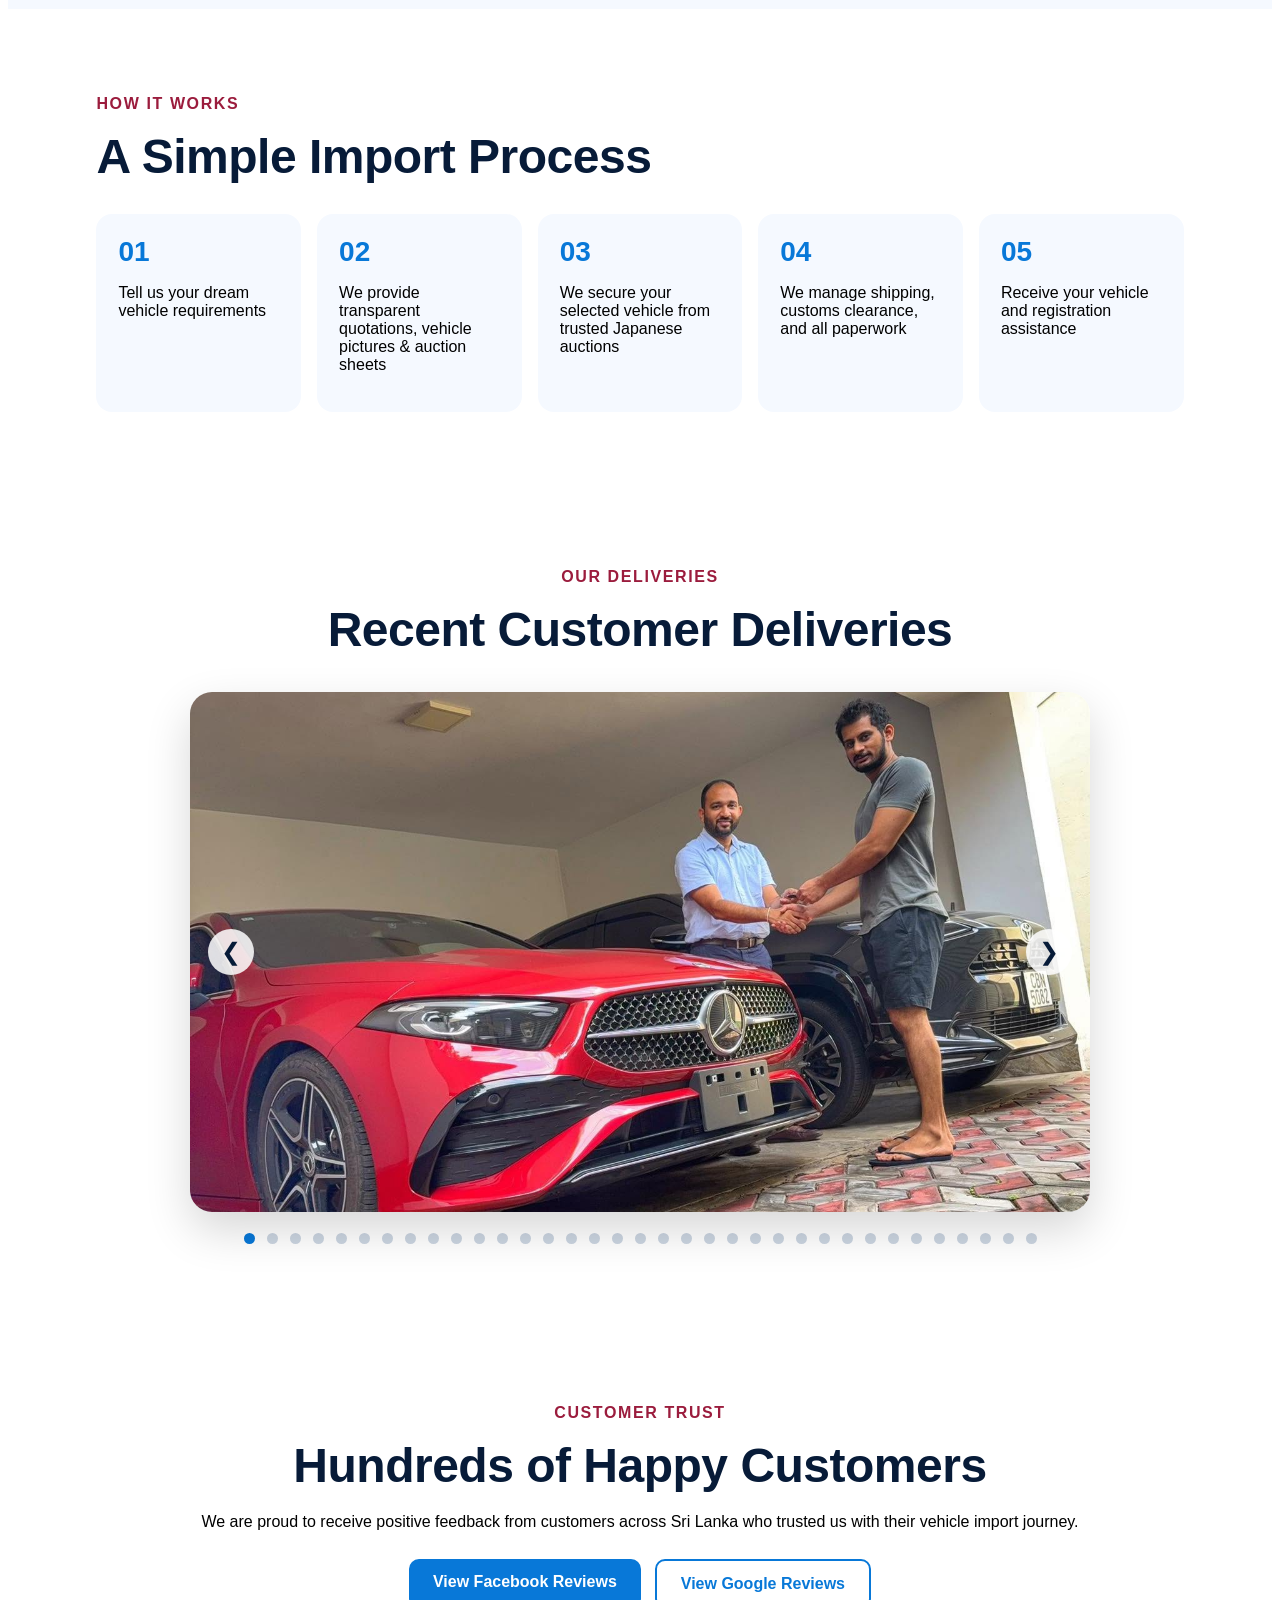
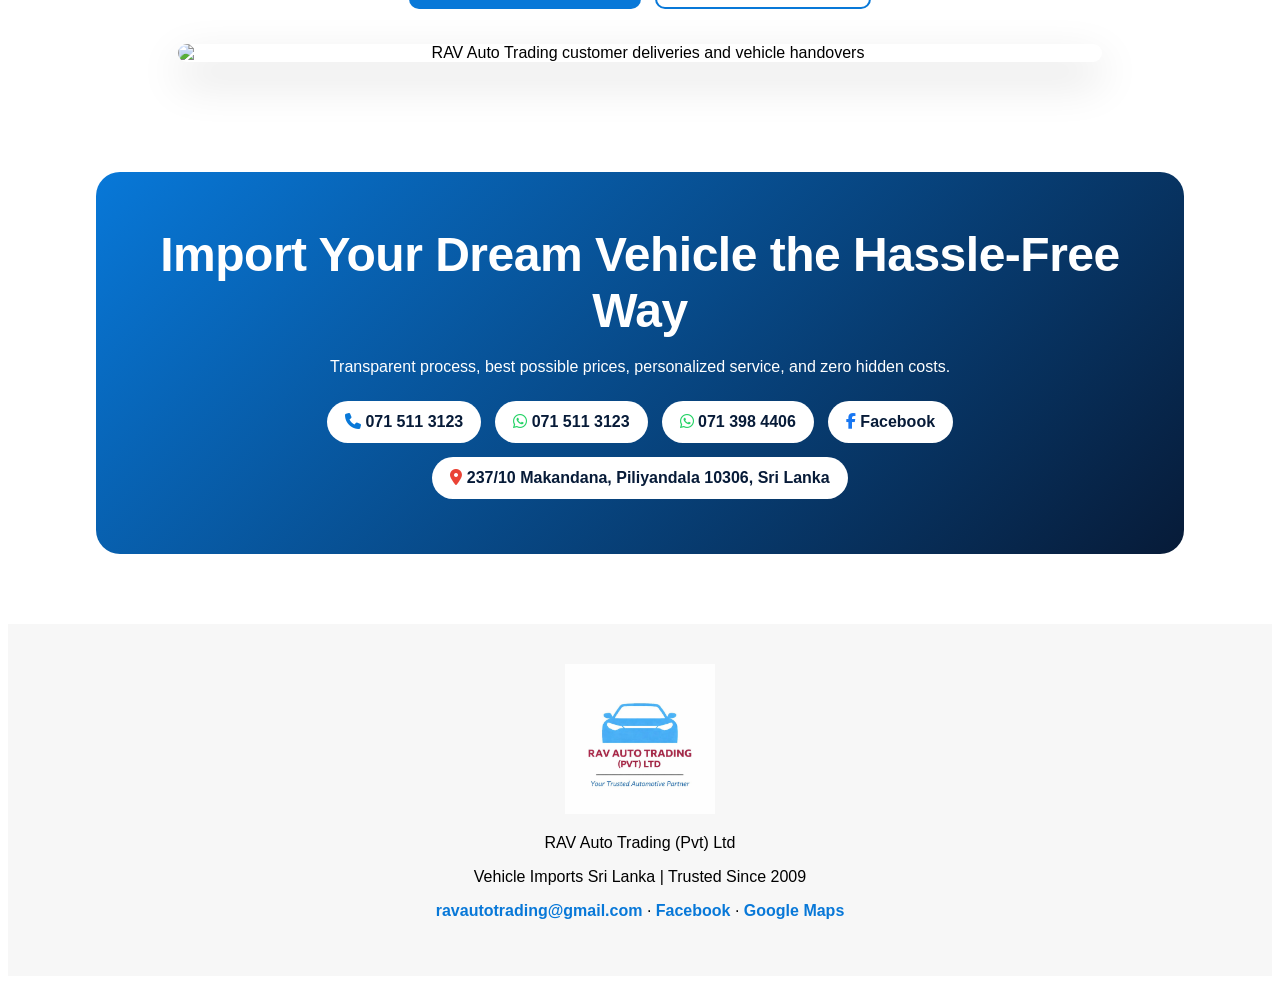
==== commit e312a978: "uploading images" ====
--- a/index.html
+++ b/index.html
@@ -166,7 +166,7 @@
 
         const photos = [];
 
-        for (let i = 1; i <= 8; i++) {
+        for (let i = 1; i <= 35; i++) {
             photos.push(`d${i}.jpg`);
         }
 
--- a/styles.css
+++ b/styles.css
@@ -12,11 +12,28 @@
 }
 
 body {
-  margin: 0;
-  font-family: Arial, Helvetica, sans-serif;
-  color: var(--text);
-  background: white;
-  line-height: 1.6;
+  font-family: "Inter", sans-serif;
+  -webkit-font-smoothing: antialiased;
+  text-rendering: optimizeLegibility;
+}
+
+h1,
+h2,
+h3,
+.section-label,
+.eyebrow {
+  font-family: "Poppins", sans-serif;
+}
+
+h2 {
+  font-size: clamp(32px, 4vw, 52px);
+  font-weight: 700;
+  letter-spacing: -0.5px;
+}
+
+.btn {
+  font-family: "Inter", sans-serif;
+  font-weight: 600;
 }
 
 /* HERO */
@@ -131,11 +148,11 @@
 }
 
 h1 {
-  font-size: clamp(44px, 6vw, 78px);
-  line-height: 1.03;
-  margin: 10px 0 20px;
+  font-size: clamp(50px, 6vw, 78px);
+  font-weight: 800;
+  letter-spacing: -1.5px;
+  line-height: 1.05;
   color: var(--dark-blue);
-  max-width: 680px;
 }
 
 .hero-text {
